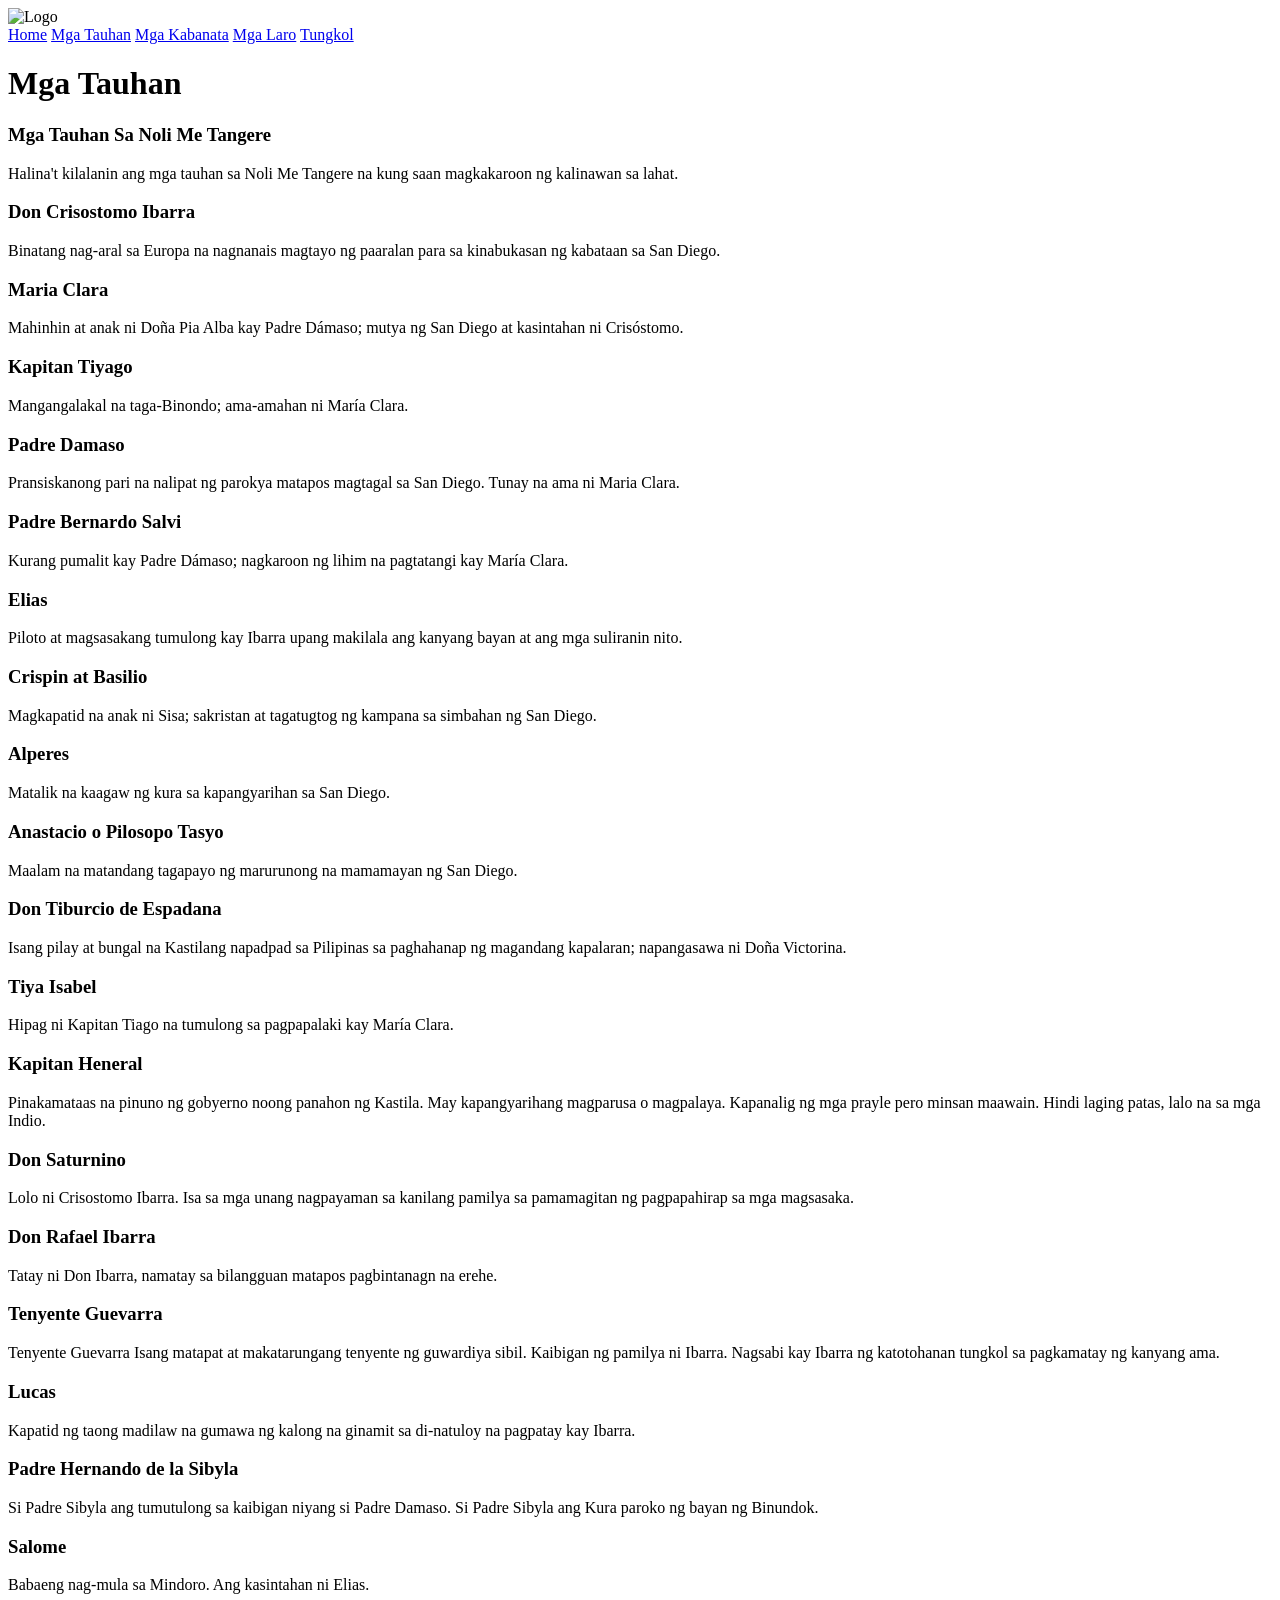
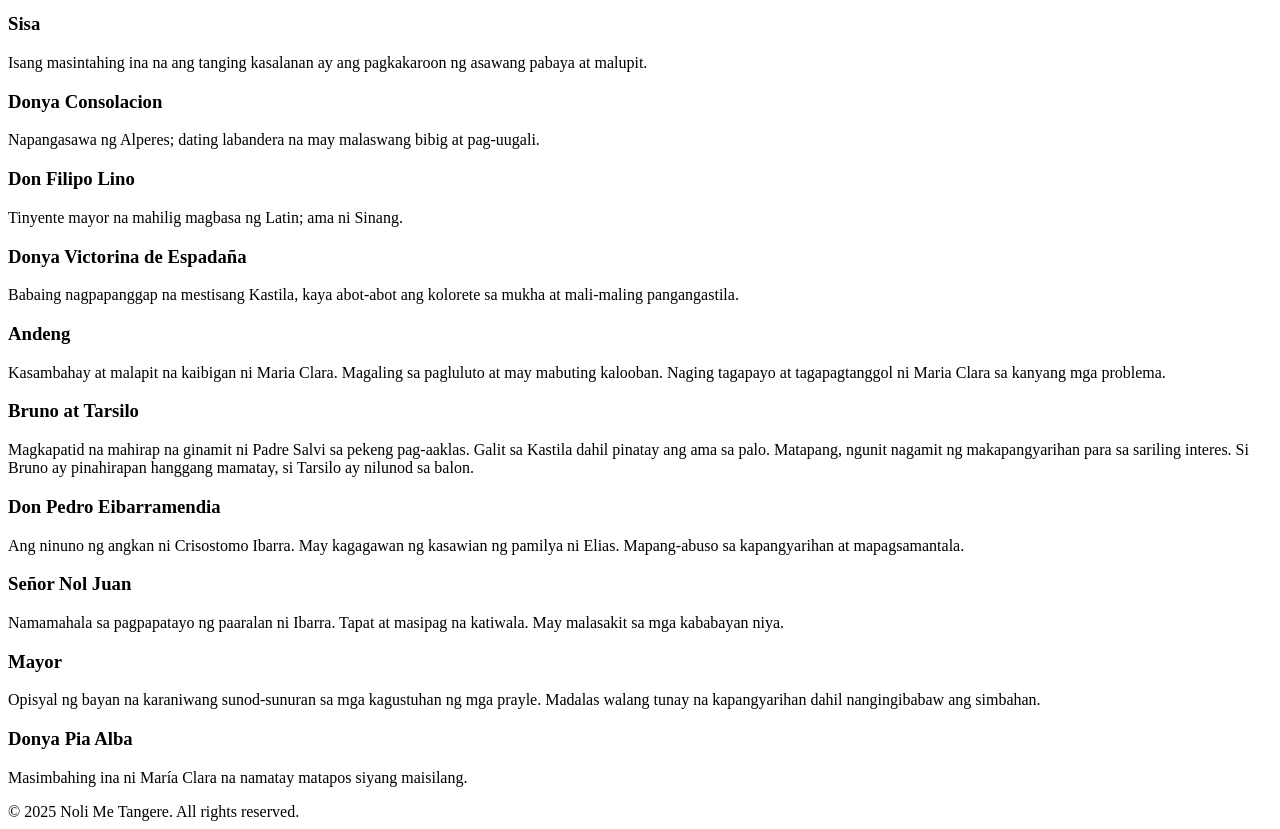
==== characters.html @ 90d482f7 "Add files via upload" ====
<!DOCTYPE html>
<html lang="en">
<head>
    <link rel="stylesheet" href="charactersstyle.css">
    <link href="https://fonts.googleapis.com/css2?family=DM+Serif+Text:ital@0;1&family=EB+Garamond:ital,wght@0,400..800;1,400..800&family=Imbue:opsz,wght@10..100,100..900&family=Moon+Dance&family=News+Cycle:wght@400;700&family=Parisienne&display=swap" rel="stylesheet">
    <meta charset="UTF-8">
    <meta name="viewport" content="width=device-width, initial-scale=1.0">
    <title>Noli Me Tangere</title>
</head>

<body>

    <div class="container fade-in">
        <nav class="nav fade-in">
            <img src="noli.png" alt="Logo">
            <div>
                <a href="home.html">Home</a>
                <a href="characters.html">Mga Tauhan</a>
                <a href="chapters.html">Mga Kabanata</a>
                <a href="games.html">Mga Laro</a>
                <a href="about.html">Tungkol</a>
            </div>
        </nav>
        
        <header class="header fade-in">
            <h1>Mga Tauhan</h1>
        </header>

        <main class="main" id="main">
            <div class="content" id="content">
                <section class="tauhan">


                    <section class="desc">
                        <h1 class="fade-in">Mga Tauhan Sa Noli Me Tangere</h1>
                        <p class="fade-in">Halina't kilalanin ang mga tauhan sa Noli Me Tangere na kung saan magkakaroon ng kalinawan sa lahat.
                        </p>
                    </section>
        
        
                    <div class="containercard1 fade-in"> <!--LONG CENTERED CARDS-->
                        <div class="card1">
                            <div class="imgplaceholder1 ibarrapng"></div>
                            <div class="info fade-in">
                                <h3>Don Crisostomo Ibarra</h3>
                                <p>Binatang nag-aral sa Europa na nagnanais
                                magtayo ng paaralan para sa kinabukasan ng kabataan sa San Diego.
                                </p>
                            </div>
                        </div>
                       
                        <div class="card1">
                            <div class="imgplaceholder1 mariaclarapng"></div>
                            <div class="info fade-in">
                                <h3>Maria Clara</h3>
                                <p>Mahinhin at anak ni Doña Pia Alba kay Padre Dámaso;
                                mutya ng San Diego at kasintahan ni Crisóstomo.</p>
                            </div>
                        </div>

                        <div class="card1">
                            <div class="imgplaceholder1 tiyagopng"></div>
                            <div class="info fade-in">
                                <h3>Kapitan Tiyago</h3>
                                <p>Mangangalakal na taga-Binondo; ama-amahan ni María Clara.</p>
                            </div>
                        </div>

                        <div class="card1">
                            <div class="imgplaceholder1 damasopng"></div>
                            <div class="info fade-in">
                                <h3>Padre Damaso</h3>
                                <p>Pransiskanong pari na nalipat ng parokya matapos magtagal sa San Diego.
                                    Tunay na ama ni Maria Clara.
                                </p>
                            </div>
                        </div>
                       
                    </div>
                       
                    <div class="containercard2 fade-in"> <!--2 COLUMN CARDS-->
        
        
                        <div class="column"> <!--LEFT COLUMN-->
        
        
                            <div class="card fade-in">
                                <div class="image-placeholder salvipng"></div>
                                <div class="content">
                                    <h3>Padre Bernardo Salvi</h3>
                                    <p>Kurang pumalit kay Padre Dámaso; nagkaroon ng lihim na pagtatangi kay María Clara.

                                    </p>
                                </div>
                            </div>
        
                            <div class="card fade-in">
                                <div class="image-placeholder eliaspng"></div>
                                <div class="content">
                                    <h3>Elias</h3>
                                    <p> Piloto at magsasakang tumulong kay Ibarra upang makilala ang kanyang bayan at ang mga suliranin nito.
                                    </p>
                                </div>
                            </div>
        
        
                            <div class="card fade-in">
                                <div class="image-placeholder crispinatbasiliopng"></div>
                                <div class="content">
                                    <h3>Crispin at Basilio</h3>
                                    <p>Magkapatid na anak ni Sisa; sakristan at tagatugtog ng kampana sa simbahan ng San Diego.
                                    </p>
                                </div>
                            </div>
        
        
                            <div class="card fade-in">
                                <div class="image-placeholder alperespng"></div>
                                <div class="content">
                                    <h3>Alperes</h3>
                                    <p>Matalik na kaagaw ng kura sa kapangyarihan sa San Diego.
                                    </p>
                                </div>
                            </div>
        
        
                            <div class="card fade-in">
                                <div class="image-placeholder tasyopng"></div>
                                <div class="content">
                                    <h3>Anastacio o Pilosopo  Tasyo</h3>
                                    <p> Maalam na matandang tagapayo ng marurunong na mamamayan ng San Diego.
                                    </p>
                                </div>
                            </div>
        
        
                            <div class="card fade-in">
                                <div class="image-placeholder tiburciopng"></div>
                                <div class="content">
                                    <h3>Don Tiburcio de Espadana</h3>
                                    <p> Isang pilay at bungal na Kastilang napadpad sa Pilipinas sa paghahanap ng magandang kapalaran; napangasawa ni Doña Victorina.
                                    </p>
                                </div>
                            </div>
        
        
                            <div class="card fade-in">
                                <div class="image-placeholder isabelpng"></div>
                                <div class="content">
                                    <h3>Tiya Isabel</h3>
                                    <p>Hipag ni Kapitan Tiago na tumulong sa pagpapalaki kay María Clara.
                                    </p>
                                </div>
                            </div>

                            <div class="card fade-in">
                                <div class="image-placeholder heneralpng"></div>
                                <div class="content">
                                    <h3>Kapitan Heneral</h3>
                                    <p>Pinakamataas na pinuno ng gobyerno noong panahon ng Kastila. 
                                        May kapangyarihang magparusa o magpalaya. 
                                        Kapanalig ng mga prayle pero minsan maawain. 
                                        Hindi laging patas, lalo na sa mga Indio.
                                        </p>
                                </div>
                            </div>
        
        
                            <div class="card fade-in">
                                <div class="image-placeholder saturninopng"></div>
                                <div class="content">
                                    <h3>Don Saturnino</h3>
                                    <p>Lolo ni Crisostomo Ibarra.
                                        Isa sa mga unang nagpayaman sa kanilang pamilya sa pamamagitan ng pagpapahirap sa mga magsasaka.
                                        </p>
                                </div>
                            </div>
        
        
                            <div class="card fade-in">
                                <div class="image-placeholder rafaelpng"></div>
                                <div class="content">
                                    <h3>Don Rafael Ibarra</h3>
                                    <p>Tatay ni Don Ibarra, namatay sa bilangguan matapos pagbintanagn na erehe. </p>
                                </div>
                            </div>
                            
                            <div class="card fade-in">
                                <div class="image-placeholder guevarrapng"></div>
                                <div class="content">
                                    <h3>Tenyente Guevarra</h3>
                                    <p> Tenyente Guevarra
                                        Isang matapat at makatarungang tenyente ng guwardiya sibil.
                                        Kaibigan ng pamilya ni Ibarra.
                                        Nagsabi kay Ibarra ng katotohanan tungkol sa pagkamatay ng kanyang ama.
                                        </p>
                                </div>
                            </div>

                            <div class="card fade-in">
                                <div class="image-placeholder lucaspng"></div>
                                <div class="content">
                                    <h3>Lucas</h3>
                                    <p> Kapatid ng taong madilaw na gumawa ng kalong na ginamit sa di-natuloy na pagpatay kay Ibarra.</p>
                                </div>
                            </div>
                        
        
                        </div>  <!--LEFT COLUMN-->
        
        
                        <div class="column">  <!--RIGHT COLUMN-->
                            <div class="card fade-in">
                                <div class="image-placeholder sibylapng"></div>
                                <div class="content">
                                    <h3>Padre Hernando de la Sibyla</h3>
                                    <p>Si Padre Sibyla ang tumutulong sa kaibigan niyang si Padre Damaso.
                                        Si Padre Sibyla ang Kura paroko ng bayan ng Binundok.
                                    </p>
                                </div>
                            </div>
        
        
                            <div class="card fade-in">
                                <div class="image-placeholder salomepng"></div>
                                <div class="content">
                                    <h3>Salome</h3>
                                    <p> Babaeng nag-mula sa Mindoro.
                                        Ang kasintahan ni Elias. </p>
                                </div>
                            </div>
        
        
                            <div class="card fade-in">
                                <div class="image-placeholder sisapng"></div>
                                <div class="content">
                                    <h3>Sisa</h3>
                                    <p> Isang masintahing ina na ang tanging kasalanan ay ang pagkakaroon ng asawang pabaya at malupit.</p>
                                </div>
                            </div>
        
        
                            <div class="card fade-in">
                                <div class="image-placeholder consolacionpng"></div>
                                <div class="content">
                                    <h3>Donya Consolacion</h3>
                                    <p>Napangasawa ng Alperes; dating labandera na may malaswang bibig at pag-uugali.
                                    </p>
                                </div>
                            </div>
        
        
                            <div class="card fade-in">
                                <div class="image-placeholder filipopng"></div>
                                <div class="content">
                                    <h3>Don Filipo Lino</h3>
                                    <p> Tinyente mayor na mahilig magbasa ng Latin; ama ni Sinang.
                                    </p>
                                </div>
                            </div>
        
        
                            <div class="card fade-in">
                                <div class="image-placeholder victorinapng"></div>
                                <div class="content">
                                    <h3>Donya Victorina de Espadaña</h3>
                                    <p>Babaing nagpapanggap na mestisang Kastila, kaya abot-abot ang kolorete sa mukha at mali-maling pangangastila.
                                    </p>
                                </div>
                            </div>
        
        
                            <div class="card fade-in">
                                <div class="image-placeholder andengpng"></div>
                                <div class="content">
                                    <h3>Andeng</h3>
                                    <p>Kasambahay at malapit na kaibigan ni Maria Clara.
                                        Magaling sa pagluluto at may mabuting kalooban.
                                        Naging tagapayo at tagapagtanggol ni Maria Clara sa kanyang mga problema.
                                        </p>
                                </div>
                            </div>
        
        
                            <div class="card fade-in">
                                <div class="image-placeholder brunotarsilopng"></div>
                                <div class="content">
                                    <h3>Bruno at Tarsilo</h3>
                                    <p>Magkapatid na mahirap na ginamit ni Padre Salvi sa pekeng pag-aaklas. 
                                        Galit sa Kastila dahil pinatay ang ama sa palo. Matapang, ngunit nagamit 
                                        ng makapangyarihan para sa sariling interes. Si Bruno ay pinahirapan 
                                        hanggang mamatay, si Tarsilo ay nilunod sa balon.
                                        </p>
                                </div>
                            </div>
        
        
                            <div class="card fade-in">
                                <div class="image-placeholder pedropng"></div>
                                <div class="content">
                                    <h3>Don Pedro Eibarramendia</h3>
                                    <p>Ang ninuno ng angkan ni Crisostomo Ibarra.
                                        May kagagawan ng kasawian ng pamilya ni Elias.
                                        Mapang-abuso sa kapangyarihan at mapagsamantala.
                                        </p>
                                </div>
                            </div>

                            <div class="card fade-in">
                                <div class="image-placeholder noljuanpng"></div>
                                <div class="content">
                                    <h3>Señor Nol Juan</h3>
                                    <p>Namamahala sa pagpapatayo ng paaralan ni Ibarra.
                                        Tapat at masipag na katiwala.
                                        May malasakit sa mga kababayan niya.
                                        </p>
                                </div>
                            </div>

                            <div class="card fade-in">
                                <div class="image-placeholder mayorpng"></div>
                                <div class="content">
                                    <h3>Mayor</h3>
                                    <p>Opisyal ng bayan na karaniwang sunod-sunuran sa mga kagustuhan ng mga prayle.
                                        Madalas walang tunay na kapangyarihan dahil nangingibabaw ang simbahan.
                                        </p>
                                </div>
                            </div>


                            <div class="card fade-in">
                                <div class="image-placeholder piaalbapng"></div>
                                <div class="content">
                                    <h3>Donya Pia Alba</h3>
                                    <p> Masimbahing ina ni María Clara na namatay matapos siyang maisilang.
                                    </p>
                                </div>
                            </div>
    
                    </div>
                </section>          
            </div>
        </main>

        <footer class="footer" id="footer">
            &copy; 2025 Noli Me Tangere. All rights reserved.
        </footer>
    </div>








<script>
    document.addEventListener("DOMContentLoaded", function () {
        var main = document.getElementById("main");
        var footer = document.getElementById("footer");
        var content = document.getElementById("content");

        var fadeElements = document.querySelectorAll(".fade-in");

    function fadeInOnScroll() {
        fadeElements.forEach(function (element) {
            var rect = element.getBoundingClientRect();
            if (rect.top < window.innerHeight * 0.85) {
                element.classList.add("show");
            }
        });
    }
        fadeInOnScroll();
            window.addEventListener("scroll", fadeInOnScroll);
        });
</script>
</body>
</html>
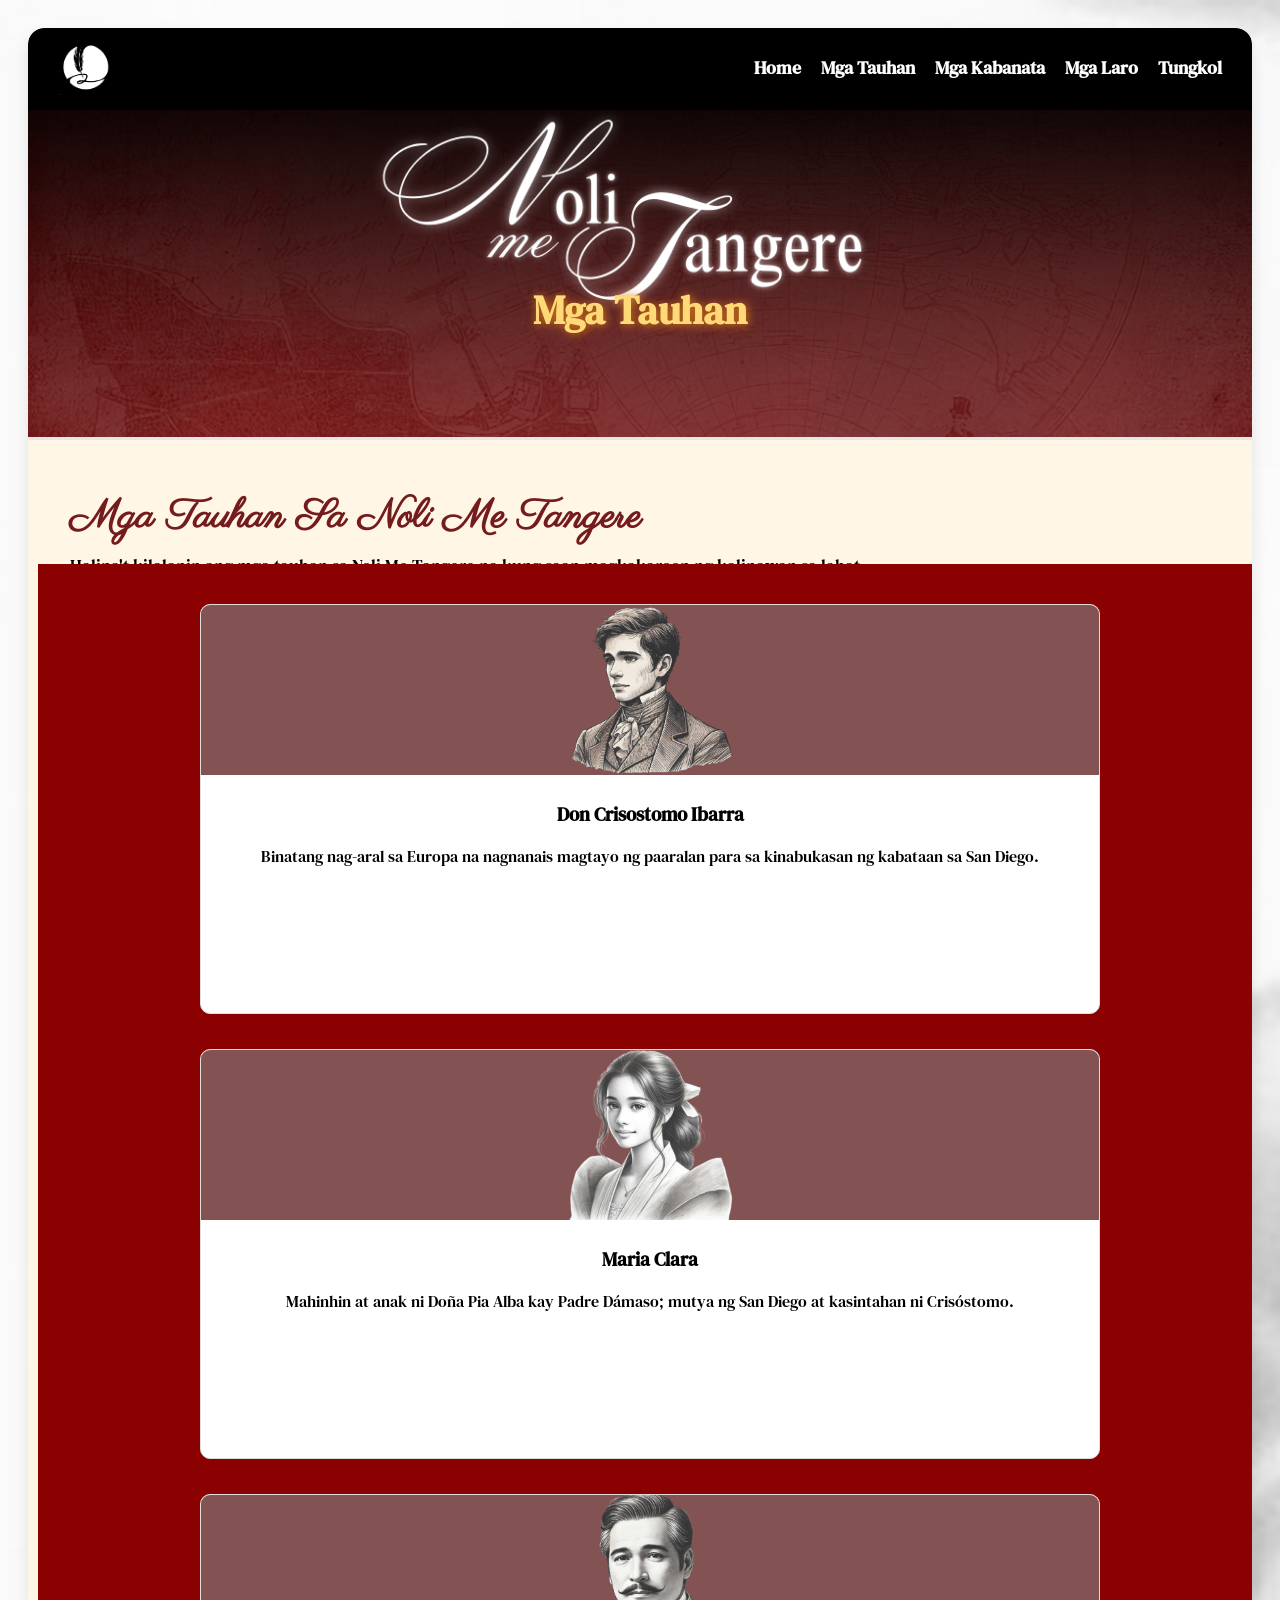
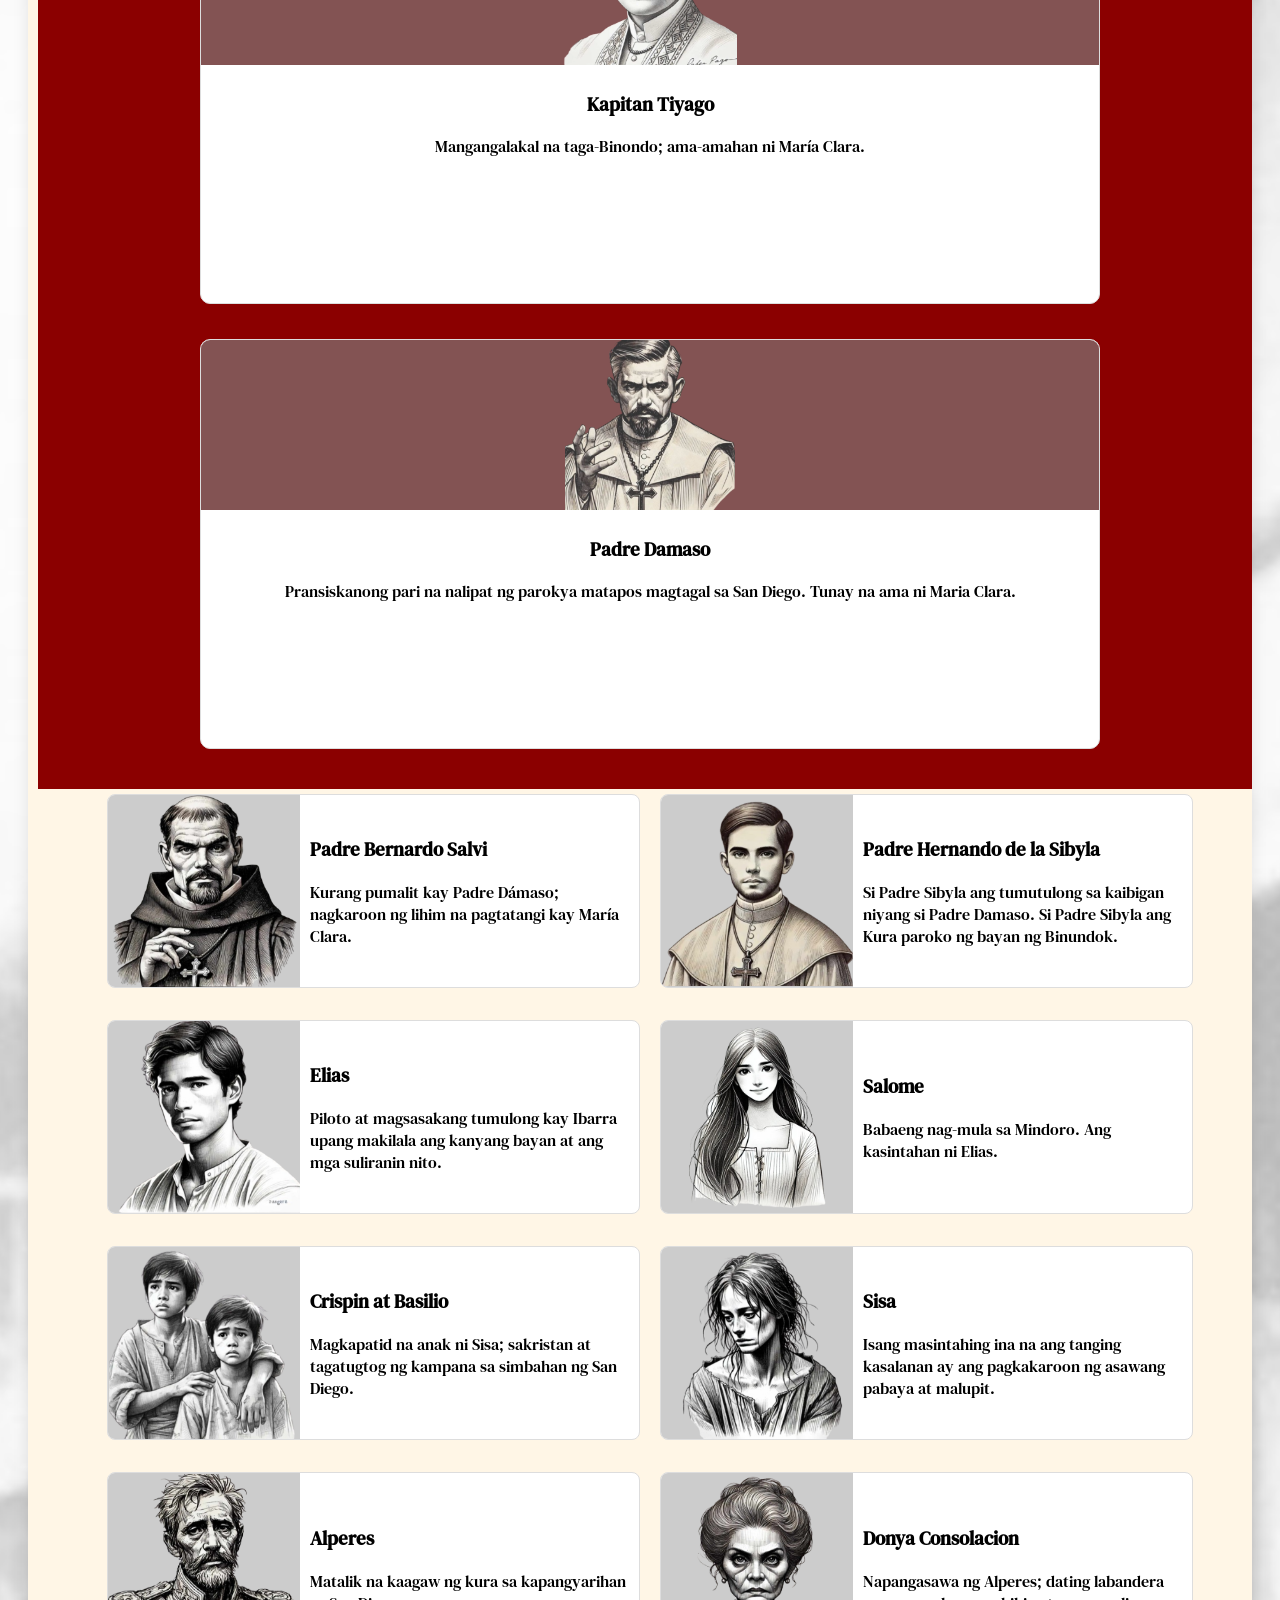
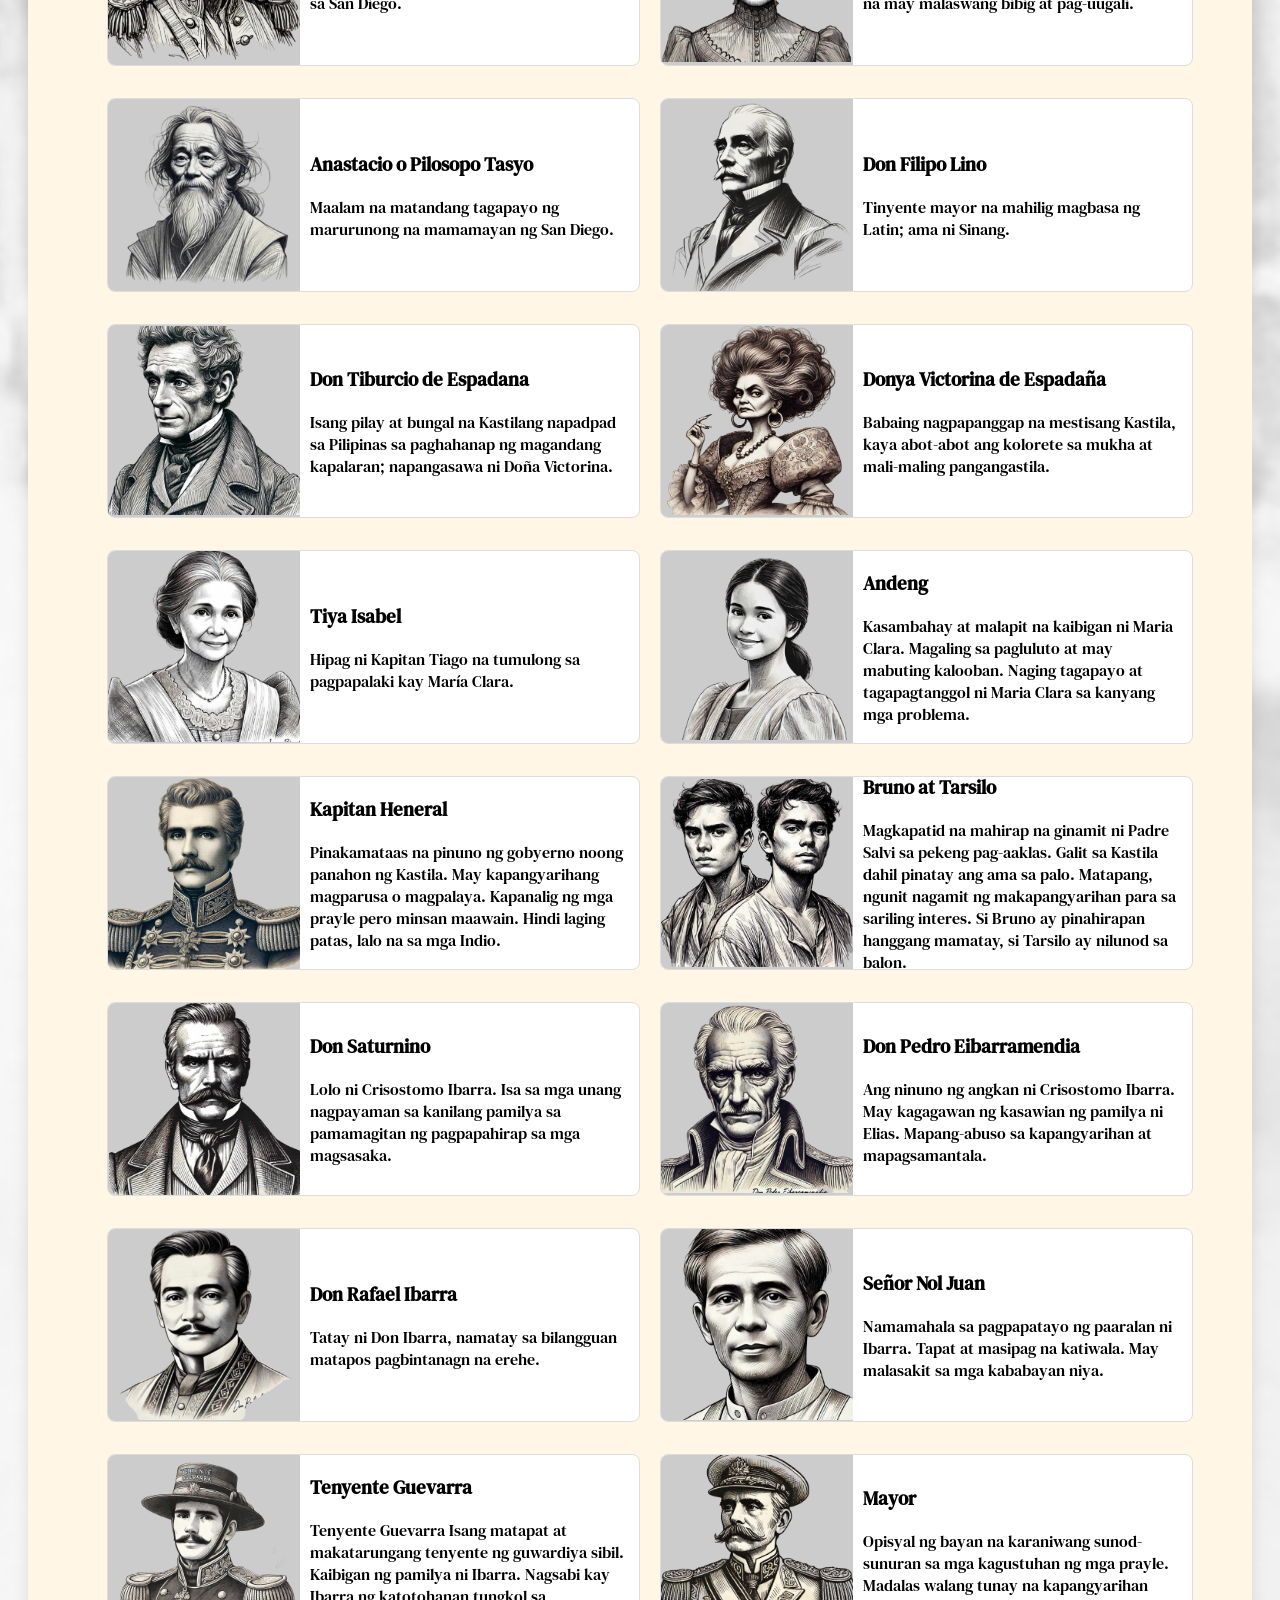
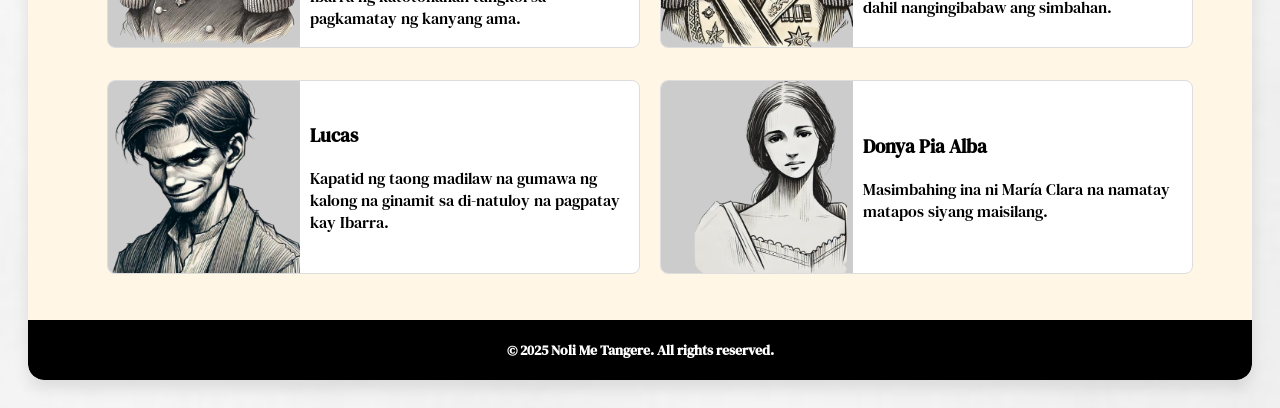
==== commit a1e09eec: "Update characters.html" ====
--- a/characters.html
+++ b/characters.html
@@ -6,6 +6,37 @@
     <meta charset="UTF-8">
     <meta name="viewport" content="width=device-width, initial-scale=1.0">
     <title>Noli Me Tangere</title>
+    <style>
+        /* CSS adjustments to force full width and red background for long/centered cards */
+        .containercard1 {
+            width: 100% !important;
+            max-width: 100% !important;
+            box-sizing: border-box;
+            background-color: #8b0000; /* Rich red background */
+            padding: 40px 20px;
+            margin: 0;
+        }
+        .containercard1 .card1 {
+            width: 100%;
+            max-width: 900px;
+            margin: 0 auto 20px auto;
+            background-color: #ffffff; /* Keep individual cards white for readability */
+            box-sizing: border-box;
+        }
+        .containercard1 .card1:last-child {
+            margin-bottom: 0;
+        }
+        .main {
+            padding: 0;
+            width: 100%;
+        }
+        .content {
+            width: 100%;
+        }
+        .tauhan {
+            width: 100%;
+        }
+    </style>
 </head>
 
 <body>
@@ -375,4 +406,4 @@
         });
 </script>
 </body>
-</html>+</html>
--- a/charactersstyle.css
+++ b/charactersstyle.css
@@ -0,0 +1,344 @@
+body {
+    background: url(bg2.png) center/cover no-repeat;
+    color: #000000;
+    display: flex;
+    align-items: center;
+    justify-content: center;
+    min-height: 90vh;
+    font-family: 'DM Serif Text';
+    flex-direction: column;
+    padding: 20px;
+}
+
+.container {
+    max-width: 1300px;
+    width: 100%;
+    background-color: #fff6e6;
+    border-radius: 16px;
+    box-shadow: 0 8px 16px rgba(0, 0, 0, 0.1);
+    text-align: center;
+    overflow: hidden;
+}
+
+/* Navigation Bar */
+.nav {
+    display: flex;
+    align-items: center;
+    justify-content: space-between;
+    flex-wrap: wrap;
+    gap: 15px;
+    padding: 12px 30px;
+    background-color: black;
+    color: white;
+    font-weight: bold;
+    border-radius: 16px 16px 0 0;
+    border-bottom: 3px solid black;
+}
+
+.nav img {
+    height: 55px;
+    width: auto;
+    transition: transform 0.3s ease-in-out;
+}
+
+.nav img:hover {
+    transform: scale(1.1);
+}
+
+.nav div {
+    display: flex;
+    gap: 20px;
+    flex-wrap: wrap;
+}
+
+.nav a {
+    color: white;
+    text-decoration: none;
+    font-size: 18px;
+    position: relative;
+    transition: color 0.3s ease-in-out;
+}
+
+.nav a::after {
+    content: "";
+    display: block;
+    width: 0;
+    height: 2px;
+    background: #D4AF37;
+    transition: width 0.3s ease-in-out;
+    position: absolute;
+    bottom: -5px;
+    left: 50%;
+    transform: translateX(-50%);
+}
+
+.nav a:hover {
+    color: #D4AF37;
+}
+
+.nav a:hover::after {
+    width: 100%;
+}
+
+/* Header */
+.header {
+    padding: 70px 20px;
+    border-bottom: 3px solid #e5e7eb;
+    background: url('nolibanner.png') center/cover no-repeat;
+    color: #ffffff;
+    text-align: center;
+    position: relative;
+}
+
+header h1 {
+    color: rgb(255, 216, 119);
+    font-size: clamp(28px, 5vw, 40px);
+    text-align: center;
+    line-height: 1.5;
+    margin-top: 100px;
+    font-family: 'DM Serif Text';
+    text-shadow: 1px 1px 10px rgb(218, 125, 20);
+}
+
+/*Footer*/
+.footer {
+    padding: 20px;
+    text-align: center;
+    font-size: 14px;
+    background-color: #000000;
+    color: white;
+    border-radius: 0 0 16px 16px;
+    font-weight: bold;
+}
+
+/*Animations*/
+.fade-in {
+    opacity: 0;
+    transform: translateY(20px);
+    transition: opacity 1s ease-out, transform 1s ease-out;
+}
+.fade-in.show {
+    opacity: 1;
+    transform: translateY(0);
+}
+
+/*Top Text*/
+.desc h1 {
+    font-family: Parisienne;
+    text-align: left;
+    margin-left: 2rem;
+    font-size: 40px;
+    color: #741b1b;
+}
+.desc p {
+    color: #000000;
+    font-size: 17px;
+    text-align: justify;
+    line-height: 1.6;
+    margin-left: 2rem;
+    margin-right: 2rem;
+    margin-top: -2rem;
+    margin-bottom: -1rem;
+    font-family: DM Serif Text;
+}
+
+/* TAUHAN CSS TAUHAN CSS TAUHAN CSS */
+/* LONG CENTERED CARDS */
+.containercard1 {
+    display: flex;
+    justify-content: center;
+    align-items: center;
+    flex-wrap: wrap;
+    min-height: 500px;
+    height: auto;
+    gap: 15px; 
+    padding: 20px;
+}   
+.card1 {
+    width: 11rem;
+    text-align: center;
+    border-radius: 10px;
+    background-color: white;
+    border: 1px solid #ddd;
+    overflow: hidden;
+    height: 410px; 
+    transition: background-color 0.5s ease, color 0.5s ease;
+}
+.imgplaceholder1 {
+    width: 100%;
+    height: 170px; 
+    background-color: #652929;
+    flex-shrink: 0;
+    display: block;
+    background-size: contain;
+    background-repeat: no-repeat;
+    background-position: center;
+    opacity: 0.8;
+}
+.card1 .info {
+    padding: 8px;
+    background-color: white;
+    transition: background-color 0.5s ease, color 0.5s ease;
+}
+.card1:hover {
+    background-color: #550909;
+}
+.card1:hover .info {
+    background-color: #550909;
+    color: white;
+}
+
+
+/* HORIZONTAL CARDS */
+.containercard2 {
+    display: flex;
+    gap: 20px;
+    justify-content: center;
+    box-sizing: border-box;
+    margin-top: 5px;
+    padding: 0 20px 20px 20px;
+}
+.column {
+    width: 45%;
+    display: flex;
+    flex-direction: column;
+    gap: 1rem;
+}
+.card {
+    display: flex;
+    align-items: center;
+    background-color: #ffffff;
+    border: 1px solid #ddd;
+    border-radius: 8px;
+    overflow: hidden;
+    transition: transform 0.3s ease, box-shadow 0.3s ease;
+    cursor: pointer;
+    height: 12rem;
+    margin-bottom: 1rem;
+}
+.card:hover {
+    transform: translateY(-5px);
+    box-shadow: 0 4px 10px rgba(0, 0, 0, 0.2);
+}
+.image-placeholder {
+    width: 12rem;
+    height: 12rem;
+    background-color: #ccc;
+    display: flex;
+    align-items: left;
+    justify-content: left;
+    flex-shrink: 0;
+    background-size: contain;
+    background-repeat: no-repeat;
+    background-position: center;
+}
+.content {
+    padding: 10px;
+    flex-grow: 1;
+    text-align: left;
+}
+
+/* CHARACTERS */
+/* long centered cards */
+.ibarrapng {background-image: url('ibarra.png');}
+.mariaclarapng {background-image: url('maria clara.png');}
+.damasopng {background-image: url('damaso.png');}
+.tiyagopng {background-image: url('tiyago.png');}
+
+/* left column cards */
+.salvipng {background-image: url('salvi.png');}
+.eliaspng {background-image: url('elias.png');}
+.crispinatbasiliopng {background-image: url('crispin at basilio.png');}
+.alperespng {background-image: url('alperes.png');}
+.tasyopng {background-image: url('tasyo.png');}
+.tiburciopng {background-image: url('tiburcio.png');}
+.isabelpng {background-image: url('tiya isabel.png');}
+.heneralpng {background-image: url('heneral.png');}
+.saturninopng {background-image: url('saturnino.png');}
+.rafaelpng {background-image: url('rafael.png');}
+.guevarrapng {background-image: url('guevarra.png');}
+.lucaspng {background-image: url('lucas.png');}
+.sinangpng {background-image: url('sinang.png');}
+
+/* right column cards */
+.sibylapng {background-image: url('sibyla.png');}
+.salomepng {background-image: url('salome.png');}
+.sisapng {background-image: url('sisa.png');}
+.consolacionpng {background-image: url('donyaconsolacion.png');}
+.filipopng {background-image: url('filipo.png');}
+.victorinapng {background-image: url('victorina.png');}
+.andengpng {background-image: url('andeng.png');}
+.brunotarsilopng {background-image: url('bruno at tarsilo.png');}
+.pedropng {background-image: url('pedro.png');}
+.noljuanpng {background-image: url('juan.png');}
+.mayorpng {background-image: url('mayor.png');}
+.piaalbapng {background-image: url('pia alba.png');}
+
+/* --- Responsive Media Queries --- */
+@media (max-width: 900px) {
+    .containercard2 {
+        flex-direction: column;
+        align-items: center;
+    }
+    .column {
+        width: 100%;
+        max-width: 500px;
+    }
+}
+
+@media (max-width: 600px) {
+    body {
+        padding: 5px;
+    }
+
+    .nav {
+        flex-direction: column;
+        text-align: center;
+    }
+
+    .nav div {
+        justify-content: center;
+    }
+
+    .desc h1, .desc p {
+        margin-left: 1rem;
+        margin-right: 1rem;
+    }
+
+    header h1 {
+        margin-top: 30px;
+        font-size: 28px;
+    }
+
+    /* Make the top red-hover cards (containercard1) fill full width on mobile */
+    .containercard1 {
+        height: auto;
+        flex-direction: column;
+        align-items: stretch;
+        padding: 10px;
+    }
+
+    .card1 {
+        width: 100%;
+        height: auto;
+    }
+
+    .imgplaceholder1 {
+        height: 200px;
+    }
+
+    .card {
+        height: auto;
+        flex-direction: column;
+        text-align: center;
+    }
+
+    .image-placeholder {
+        width: 100%;
+        height: 12rem;
+    }
+
+    .content {
+        text-align: center;
+    }
+}
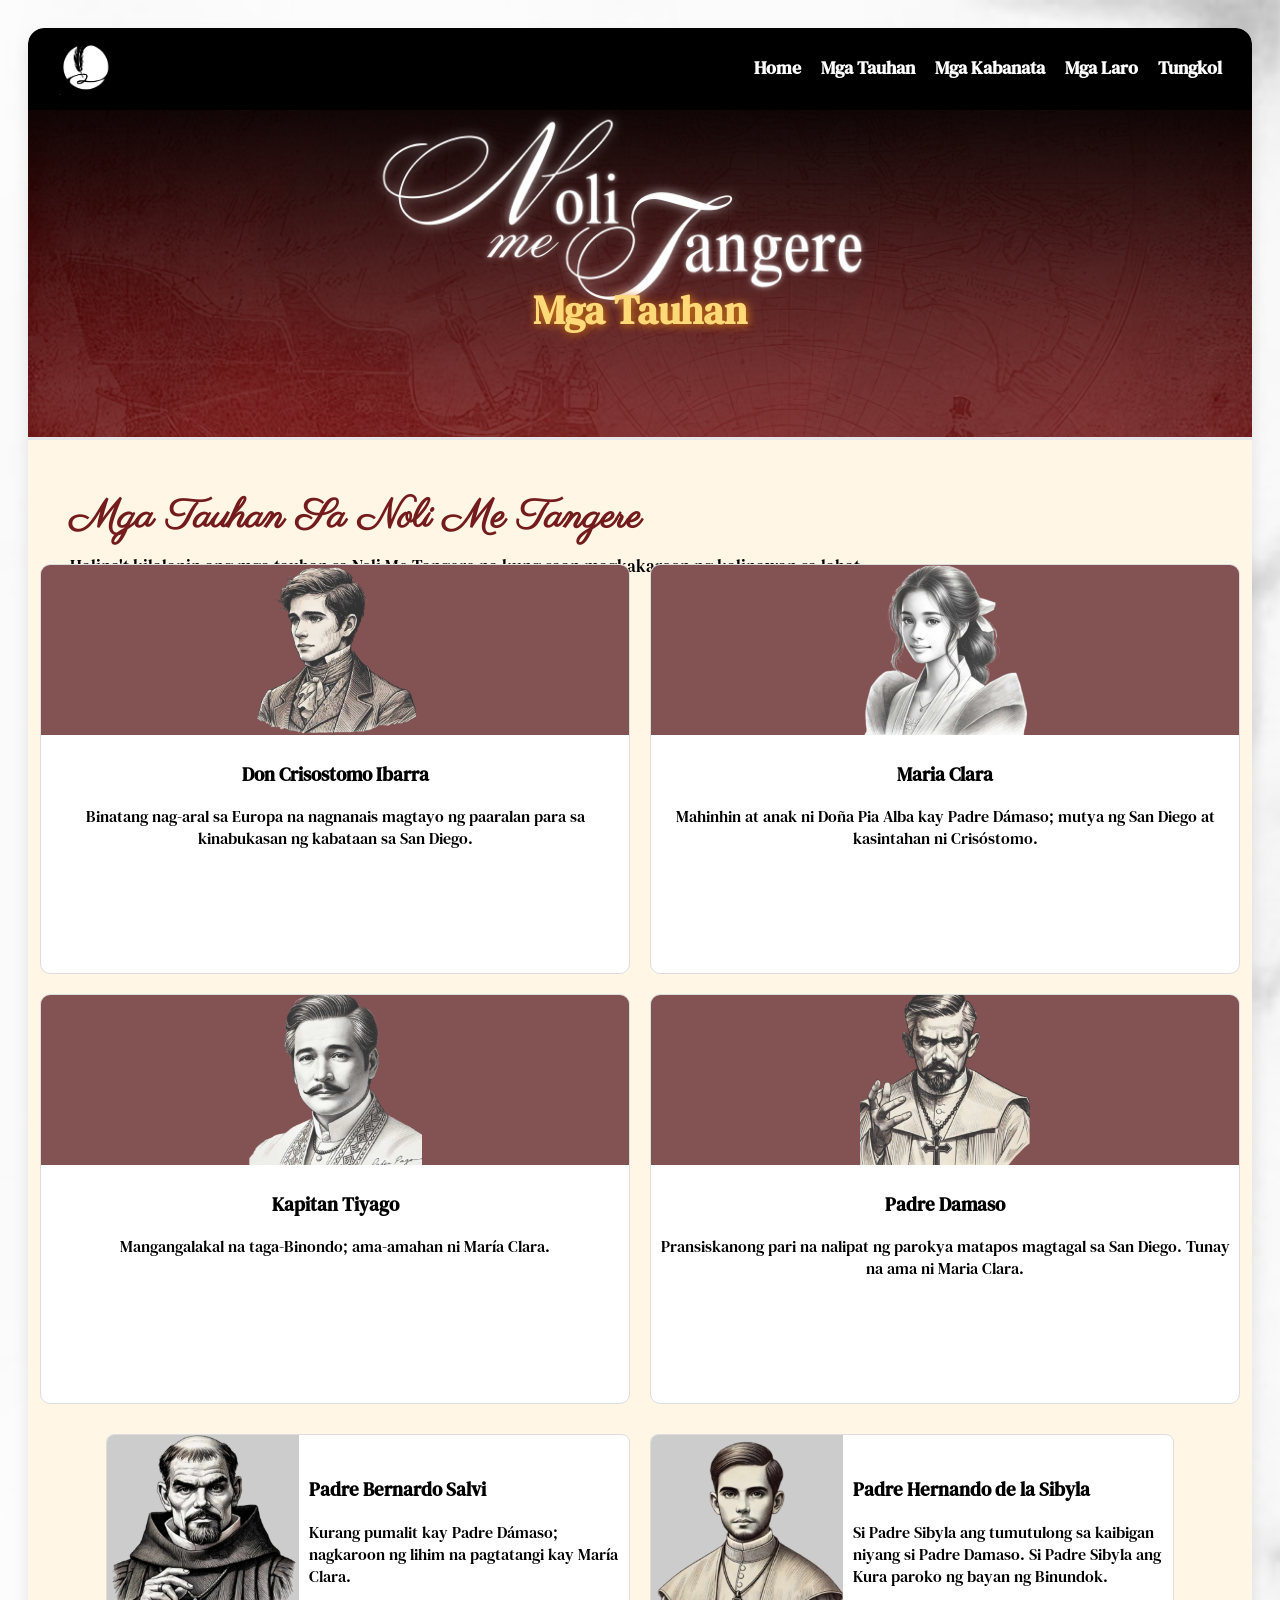
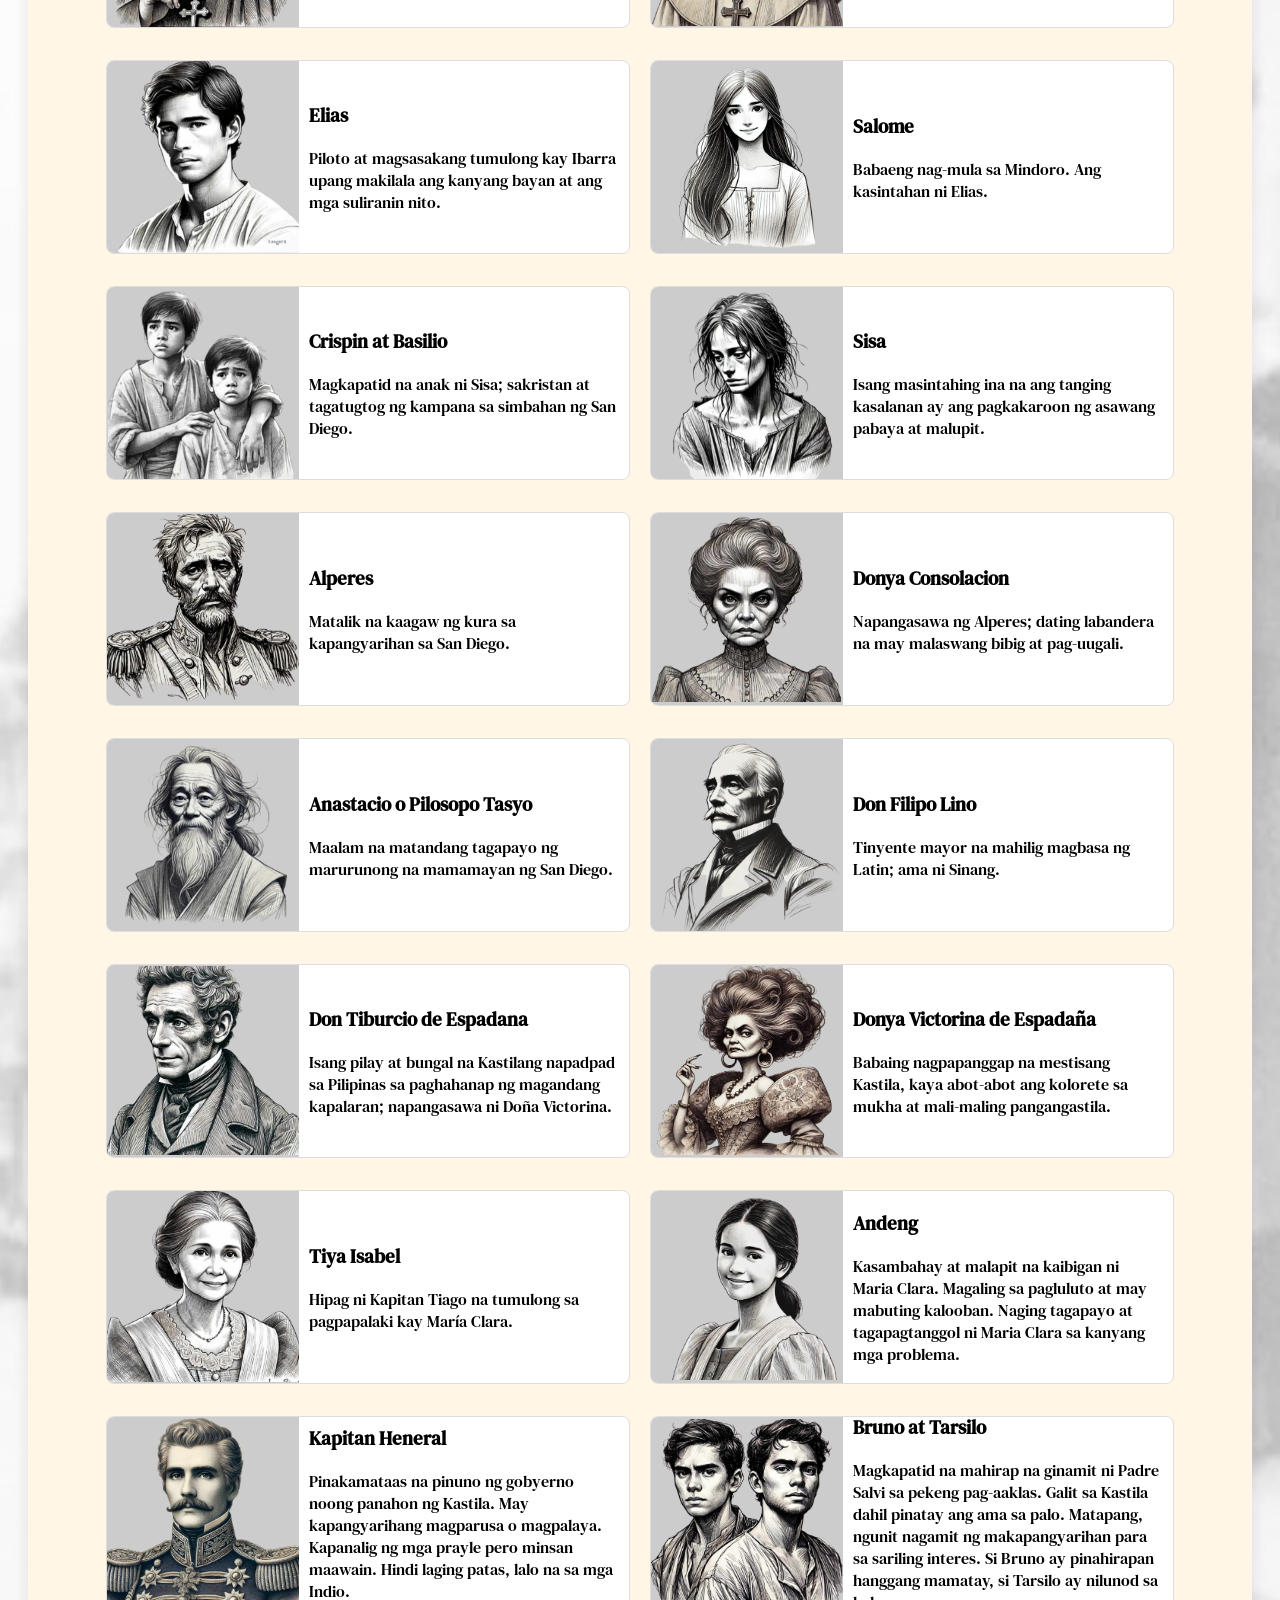
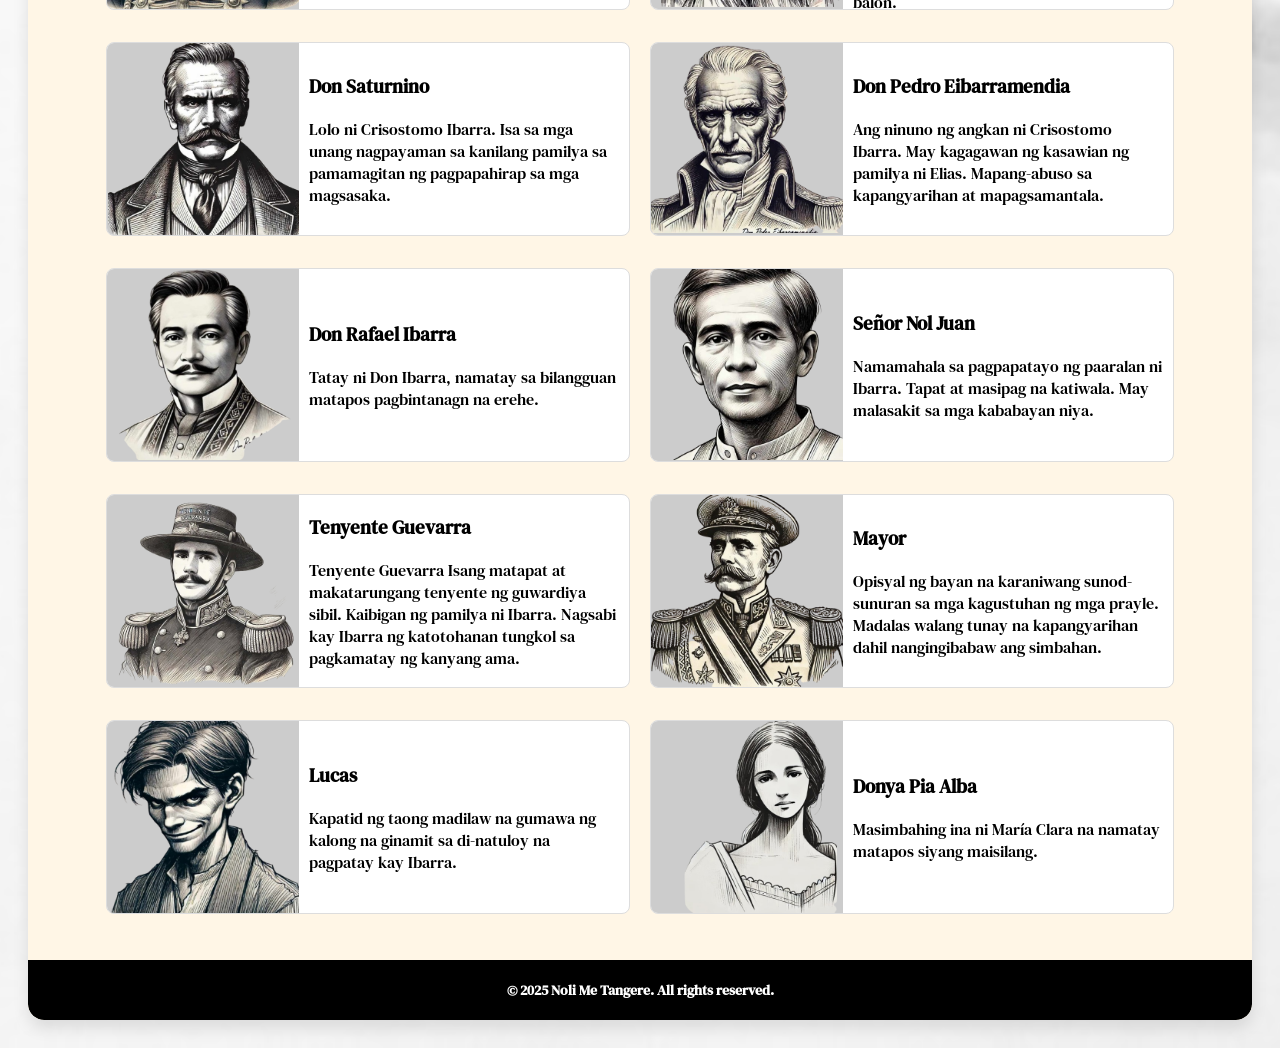
==== commit d44bc9ae: "Refactor character cards layout and styles Updated layout and styles for character cards to improve " ====
--- a/characters.html
+++ b/characters.html
@@ -7,34 +7,22 @@
     <meta name="viewport" content="width=device-width, initial-scale=1.0">
     <title>Noli Me Tangere</title>
     <style>
-        /* CSS adjustments to force full width and red background for long/centered cards */
+        /* Make containercard1 display flex in a row and match the width of the two columns below */
         .containercard1 {
-            width: 100% !important;
-            max-width: 100% !important;
-            box-sizing: border-box;
-            background-color: #8b0000; /* Rich red background */
-            padding: 40px 20px;
-            margin: 0;
+            display: flex;
+            flex-wrap: wrap;
+            gap: 20px;
+            justify-content: space-between;
+            width: 100%;
+            max-width: 1200px; /* Adjust to match your main container width */
+            margin: 0 auto 30px auto;
+            background: transparent !important;
+            padding: 0 !important;
         }
         .containercard1 .card1 {
-            width: 100%;
-            max-width: 900px;
-            margin: 0 auto 20px auto;
-            background-color: #ffffff; /* Keep individual cards white for readability */
+            flex: 1 1 calc(50% - 10px); /* 2 items per row, perfectly aligned with two-column layout */
             box-sizing: border-box;
-        }
-        .containercard1 .card1:last-child {
-            margin-bottom: 0;
-        }
-        .main {
-            padding: 0;
-            width: 100%;
-        }
-        .content {
-            width: 100%;
-        }
-        .tauhan {
-            width: 100%;
+            margin: 0 !important;
         }
     </style>
 </head>
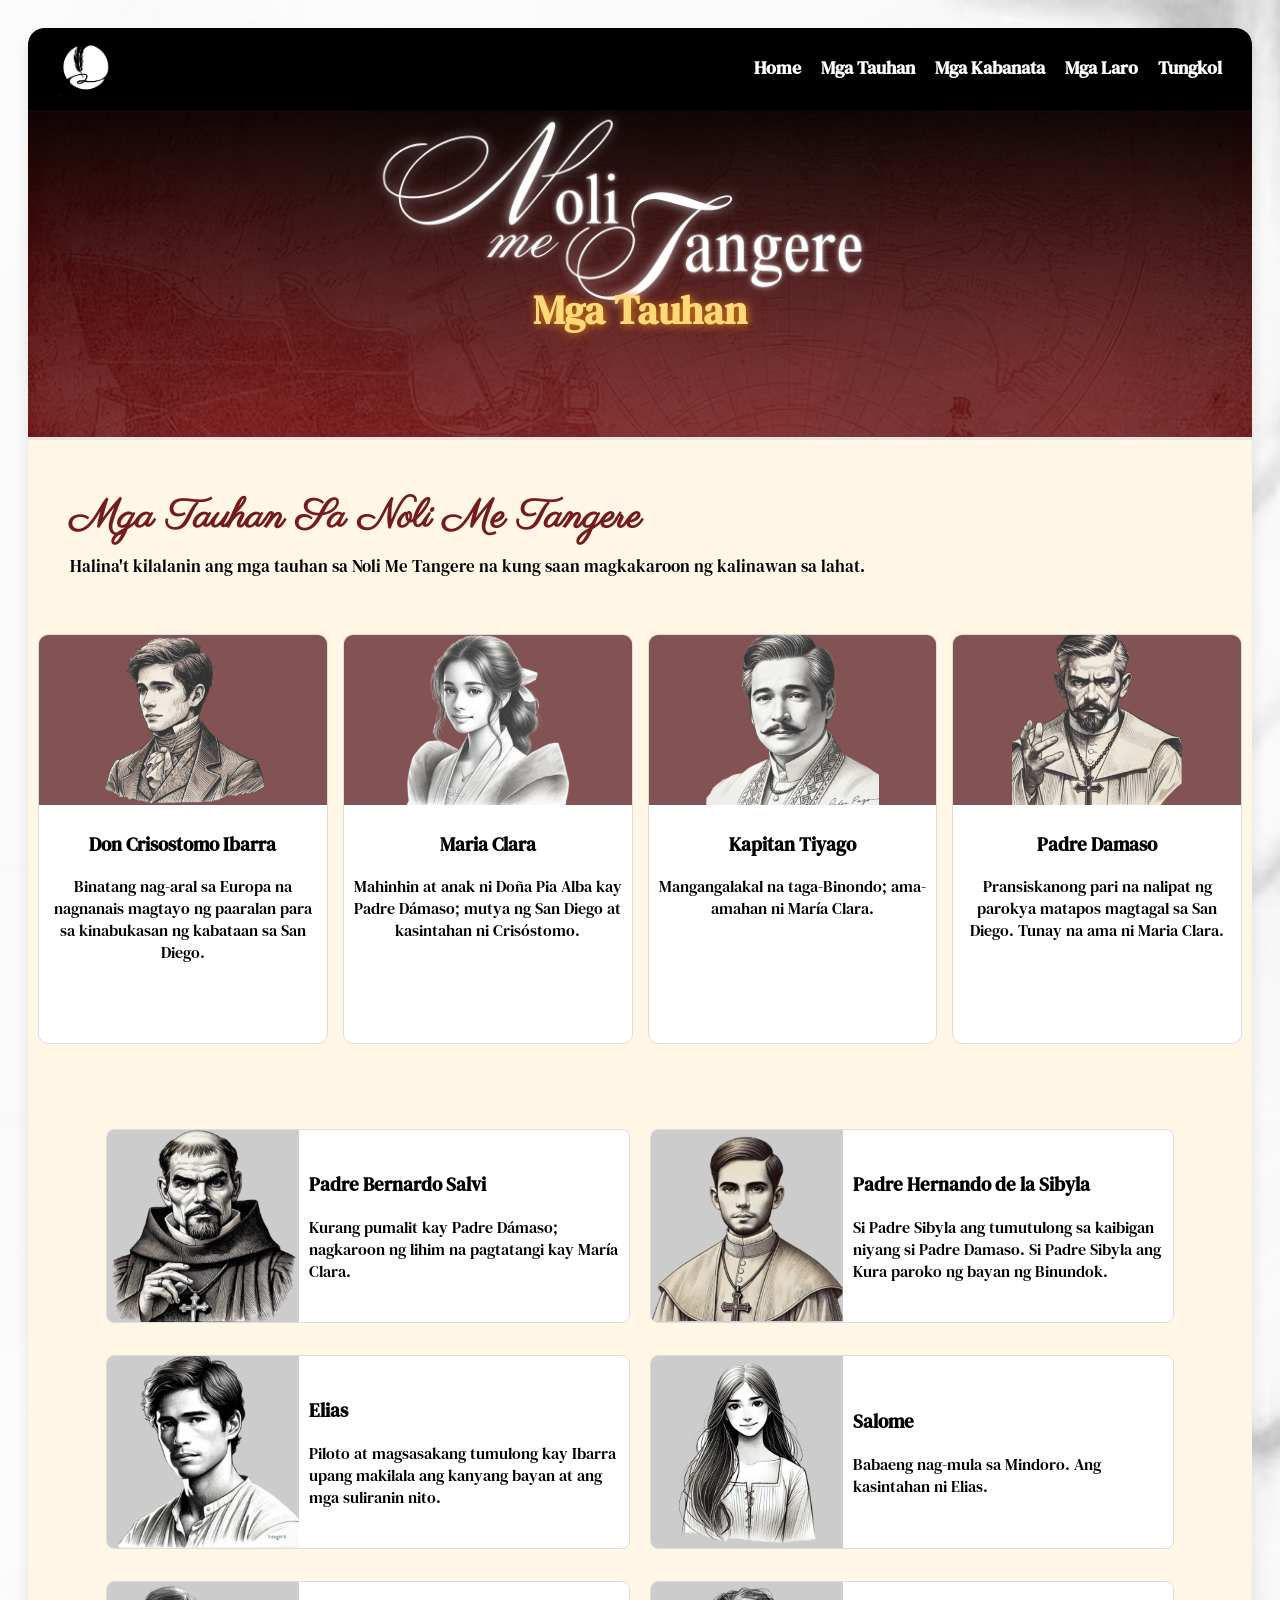
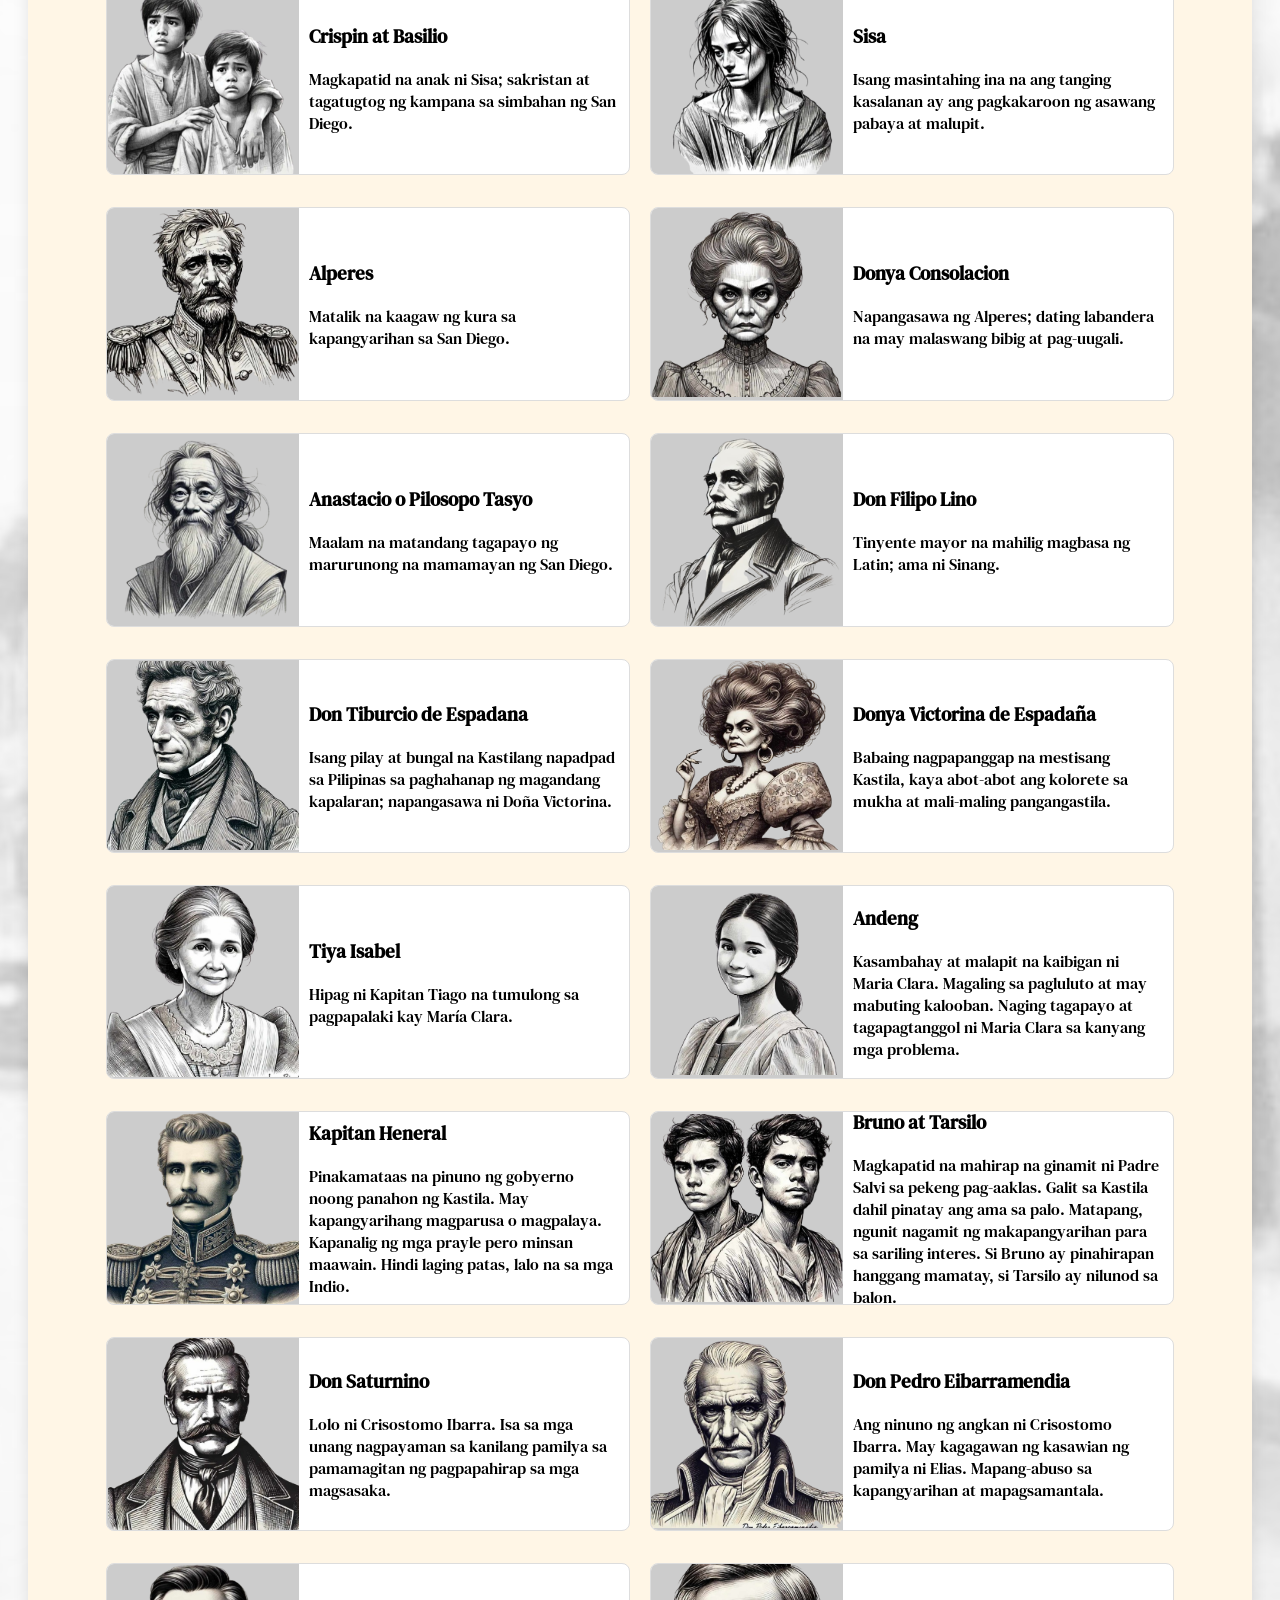
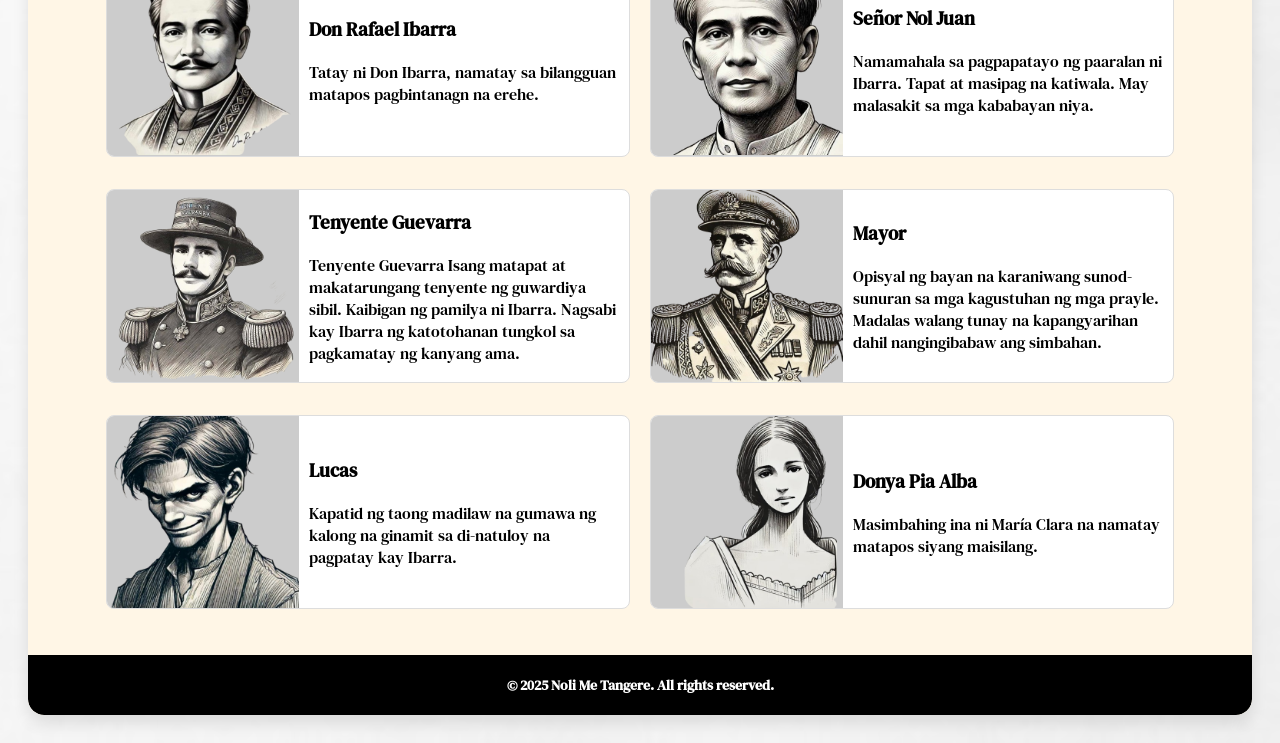
==== commit 9c5cd3f9: "Update characters.html" ====
--- a/characters.html
+++ b/characters.html
@@ -7,20 +7,32 @@
     <meta name="viewport" content="width=device-width, initial-scale=1.0">
     <title>Noli Me Tangere</title>
     <style>
-        /* Make containercard1 display flex in a row and match the width of the two columns below */
+        /* Fix overlap issue by using proper spacing, clear flow, and arranging all 4 main cards side-by-side */
+        .tauhan {
+            display: flex;
+            flex-direction: column;
+            align-items: stretch;
+            width: 100%;
+        }
+        .desc {
+            width: 100%;
+            margin-bottom: 25px;
+            clear: both;
+        }
         .containercard1 {
             display: flex;
-            flex-wrap: wrap;
-            gap: 20px;
-            justify-content: space-between;
+            flex-wrap: nowrap;
+            gap: 15px;
             width: 100%;
-            max-width: 1200px; /* Adjust to match your main container width */
-            margin: 0 auto 30px auto;
+            max-width: 100%;
+            margin: 0 0 35px 0;
             background: transparent !important;
             padding: 0 !important;
+            box-sizing: border-box;
         }
         .containercard1 .card1 {
-            flex: 1 1 calc(50% - 10px); /* 2 items per row, perfectly aligned with two-column layout */
+            flex: 1 1 0;
+            min-width: 0;
             box-sizing: border-box;
             margin: 0 !important;
         }
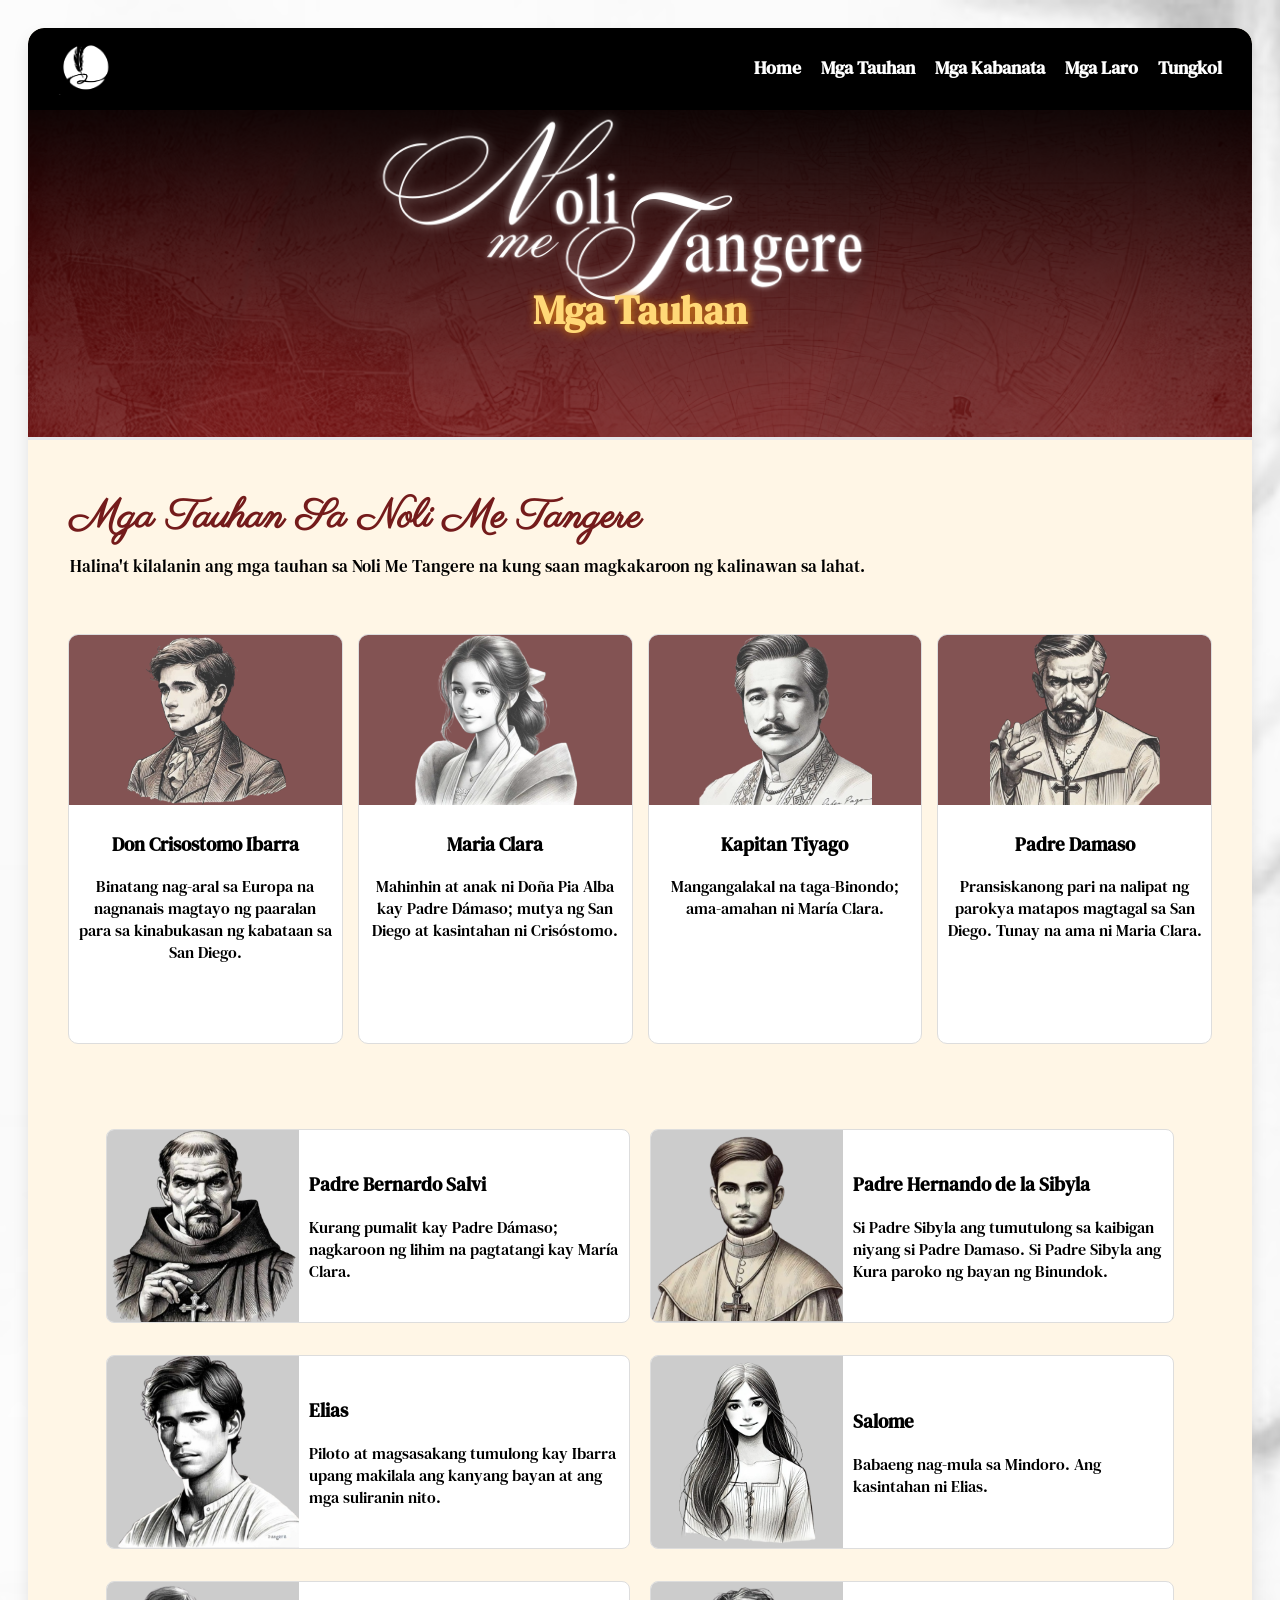
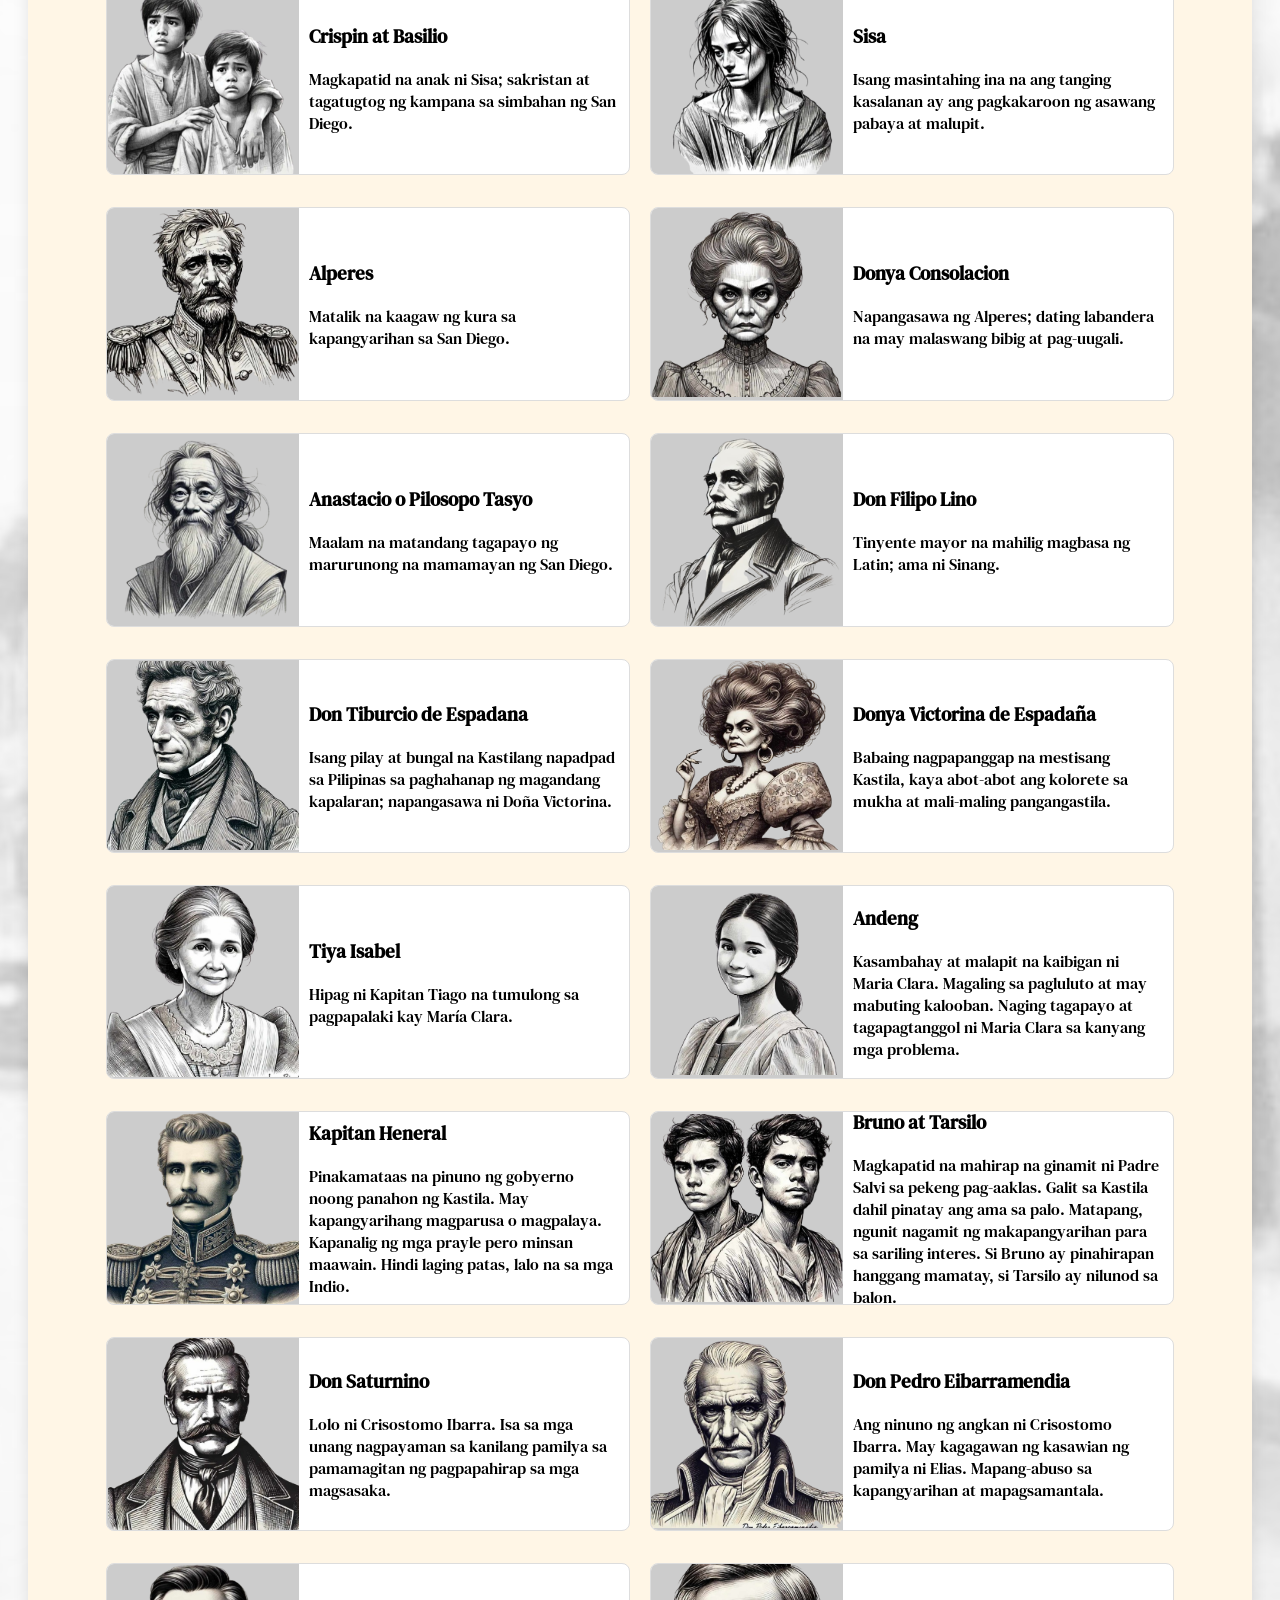
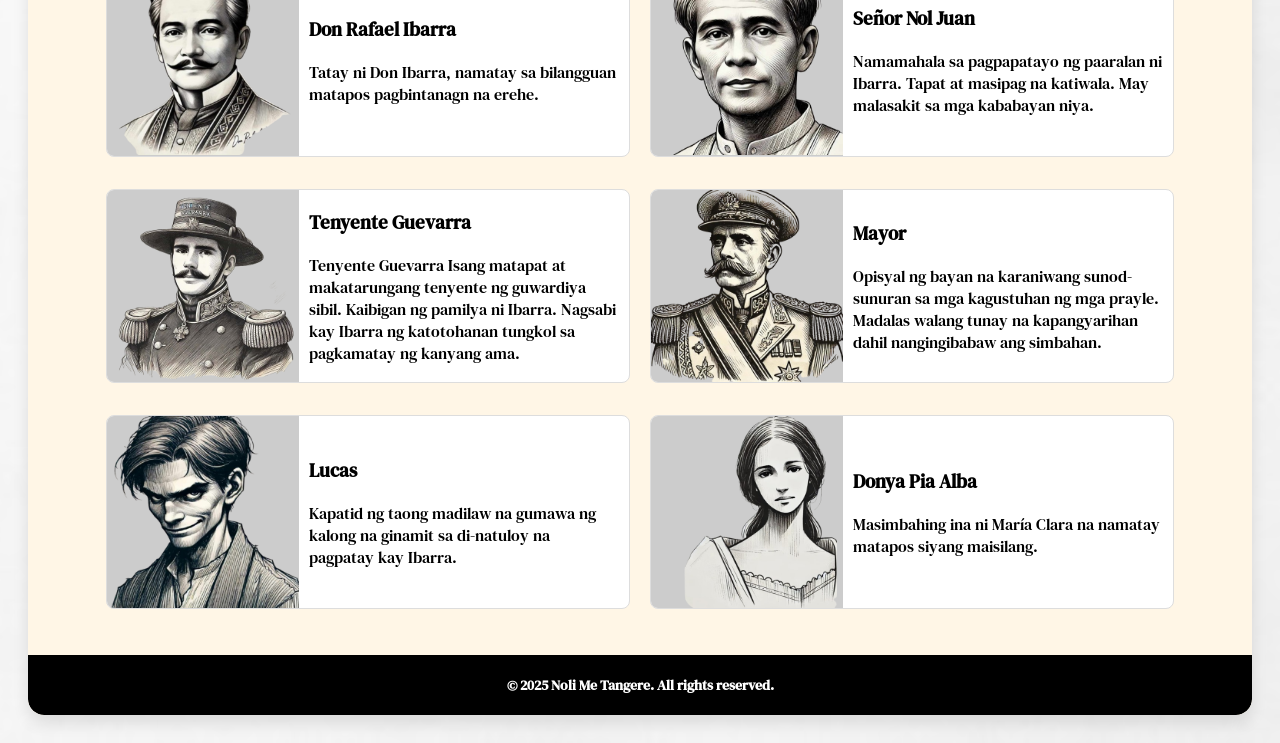
==== commit d7427ee1: "Update characters.html" ====
--- a/characters.html
+++ b/characters.html
@@ -27,7 +27,8 @@
             max-width: 100%;
             margin: 0 0 35px 0;
             background: transparent !important;
-            padding: 0 !important;
+            padding-left: 30px;
+            padding-right: 30px;
             box-sizing: border-box;
         }
         .containercard1 .card1 {
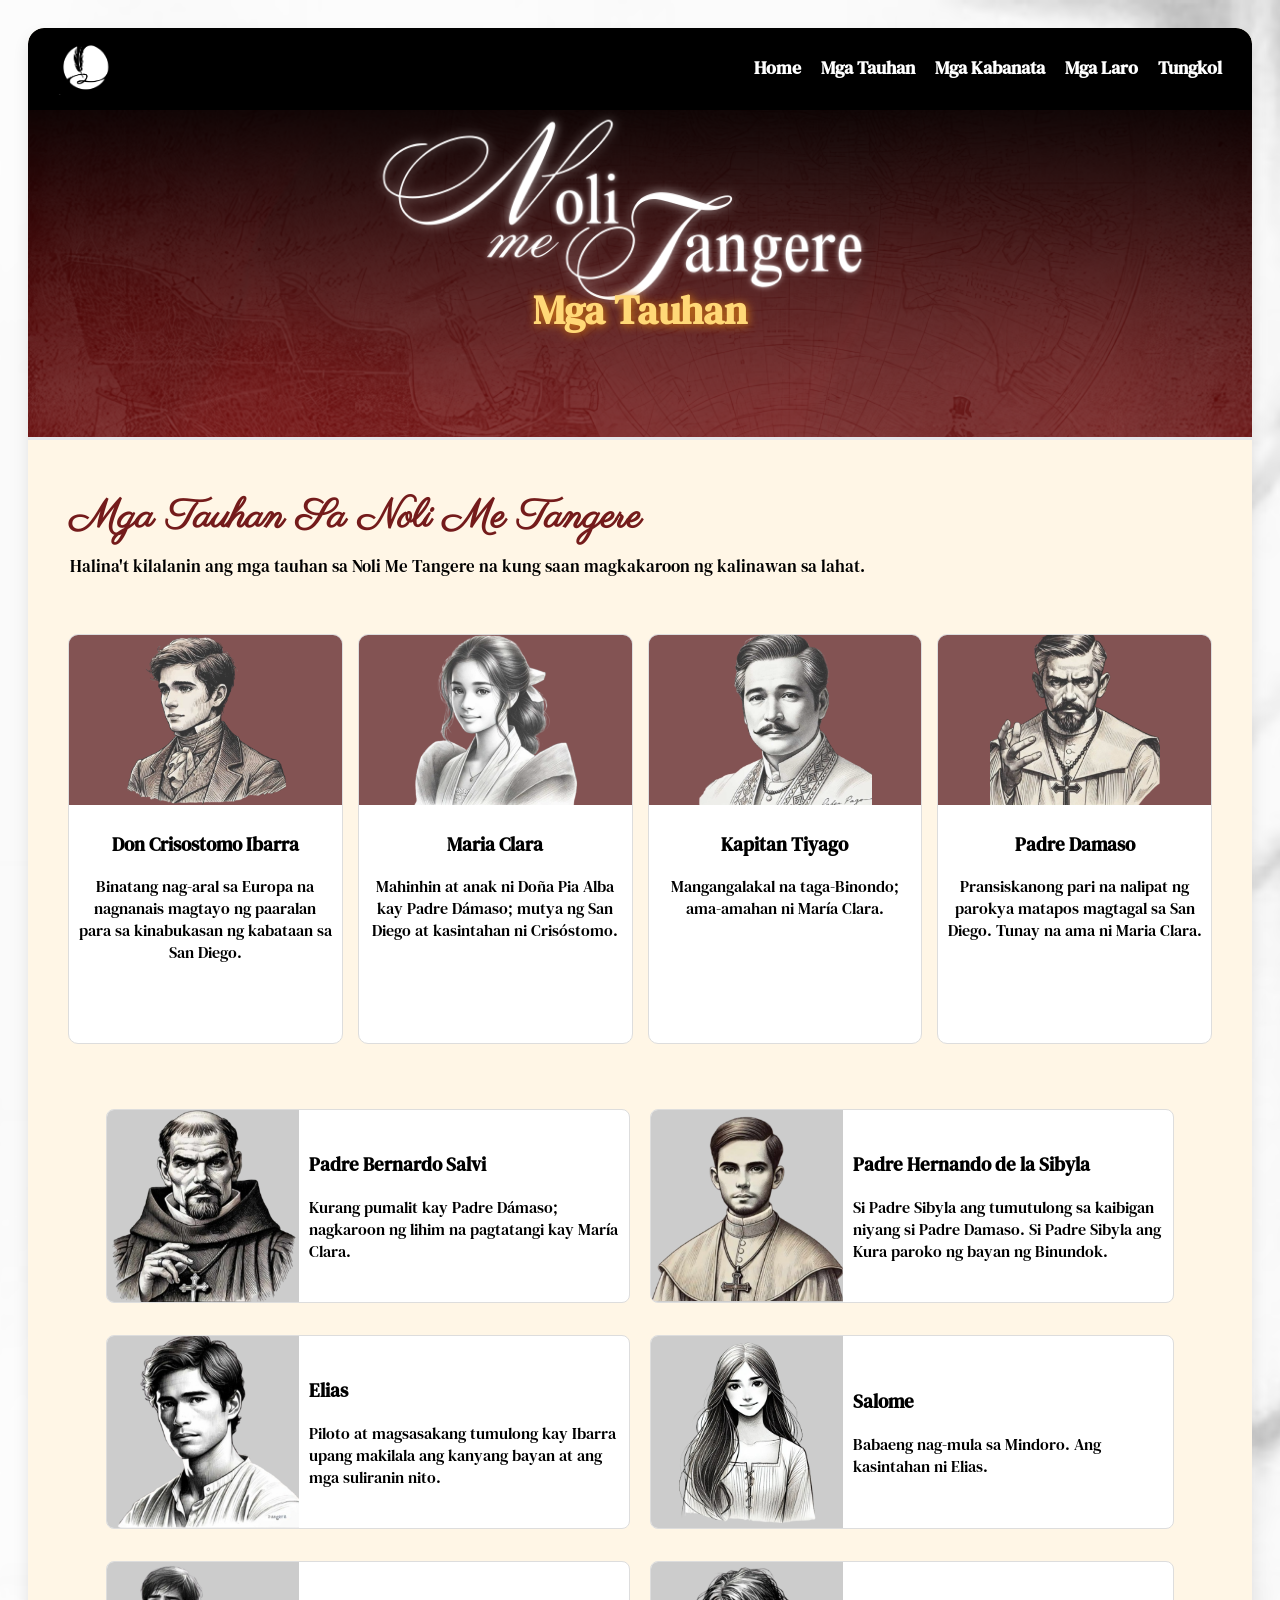
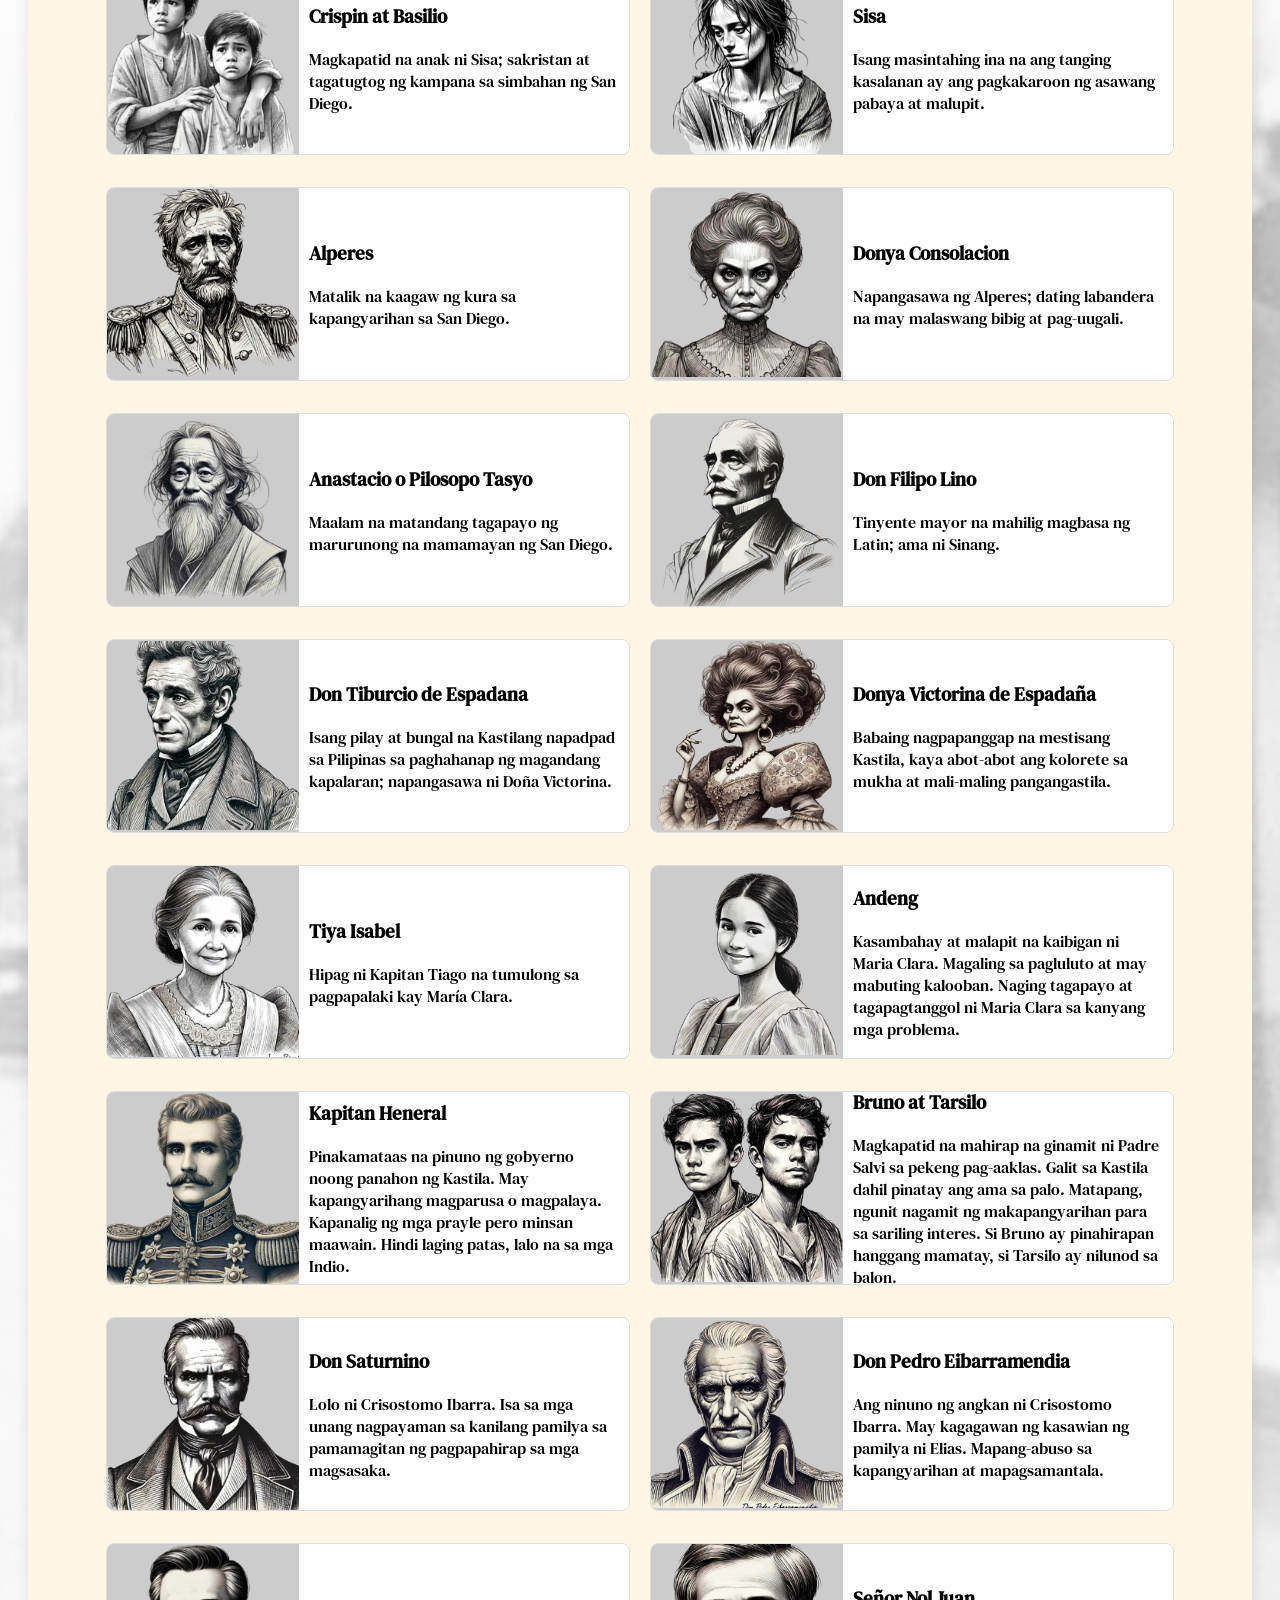
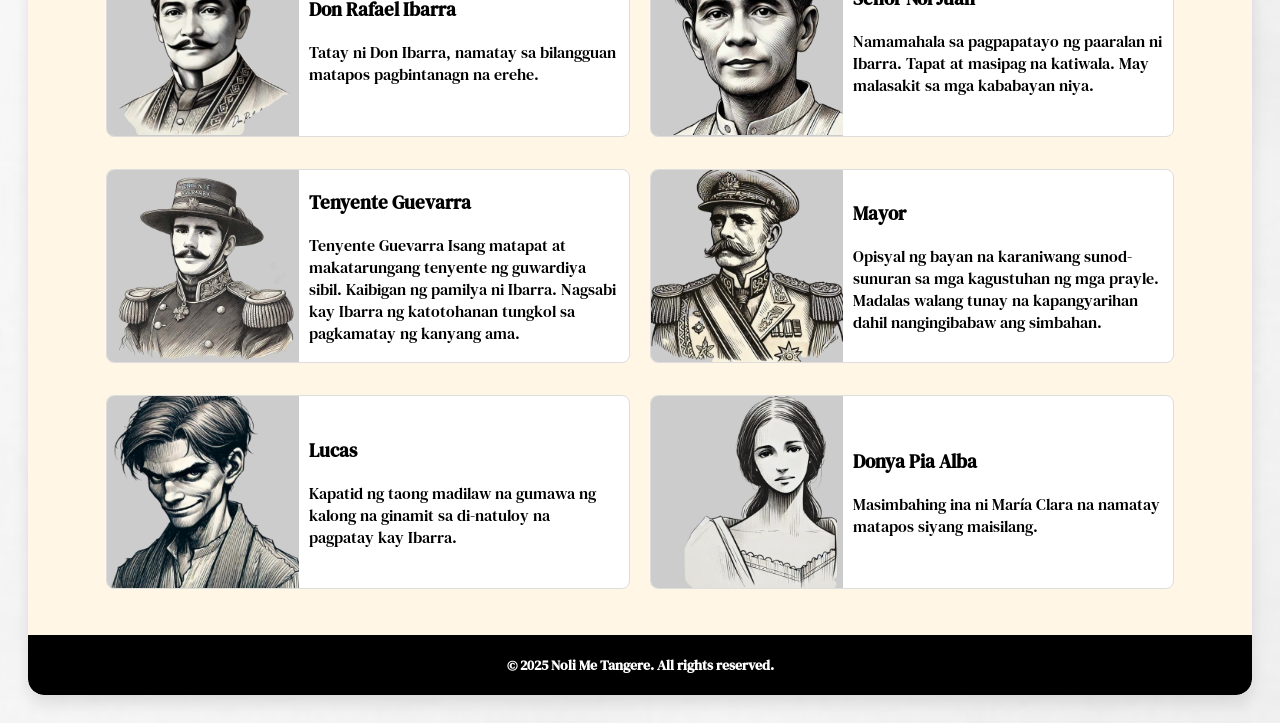
==== commit 94e2a63f: "Update characters.html" ====
--- a/characters.html
+++ b/characters.html
@@ -25,7 +25,7 @@
             gap: 15px;
             width: 100%;
             max-width: 100%;
-            margin: 0 0 35px 0;
+            margin: 0 0 15px 0;
             background: transparent !important;
             padding-left: 30px;
             padding-right: 30px;
